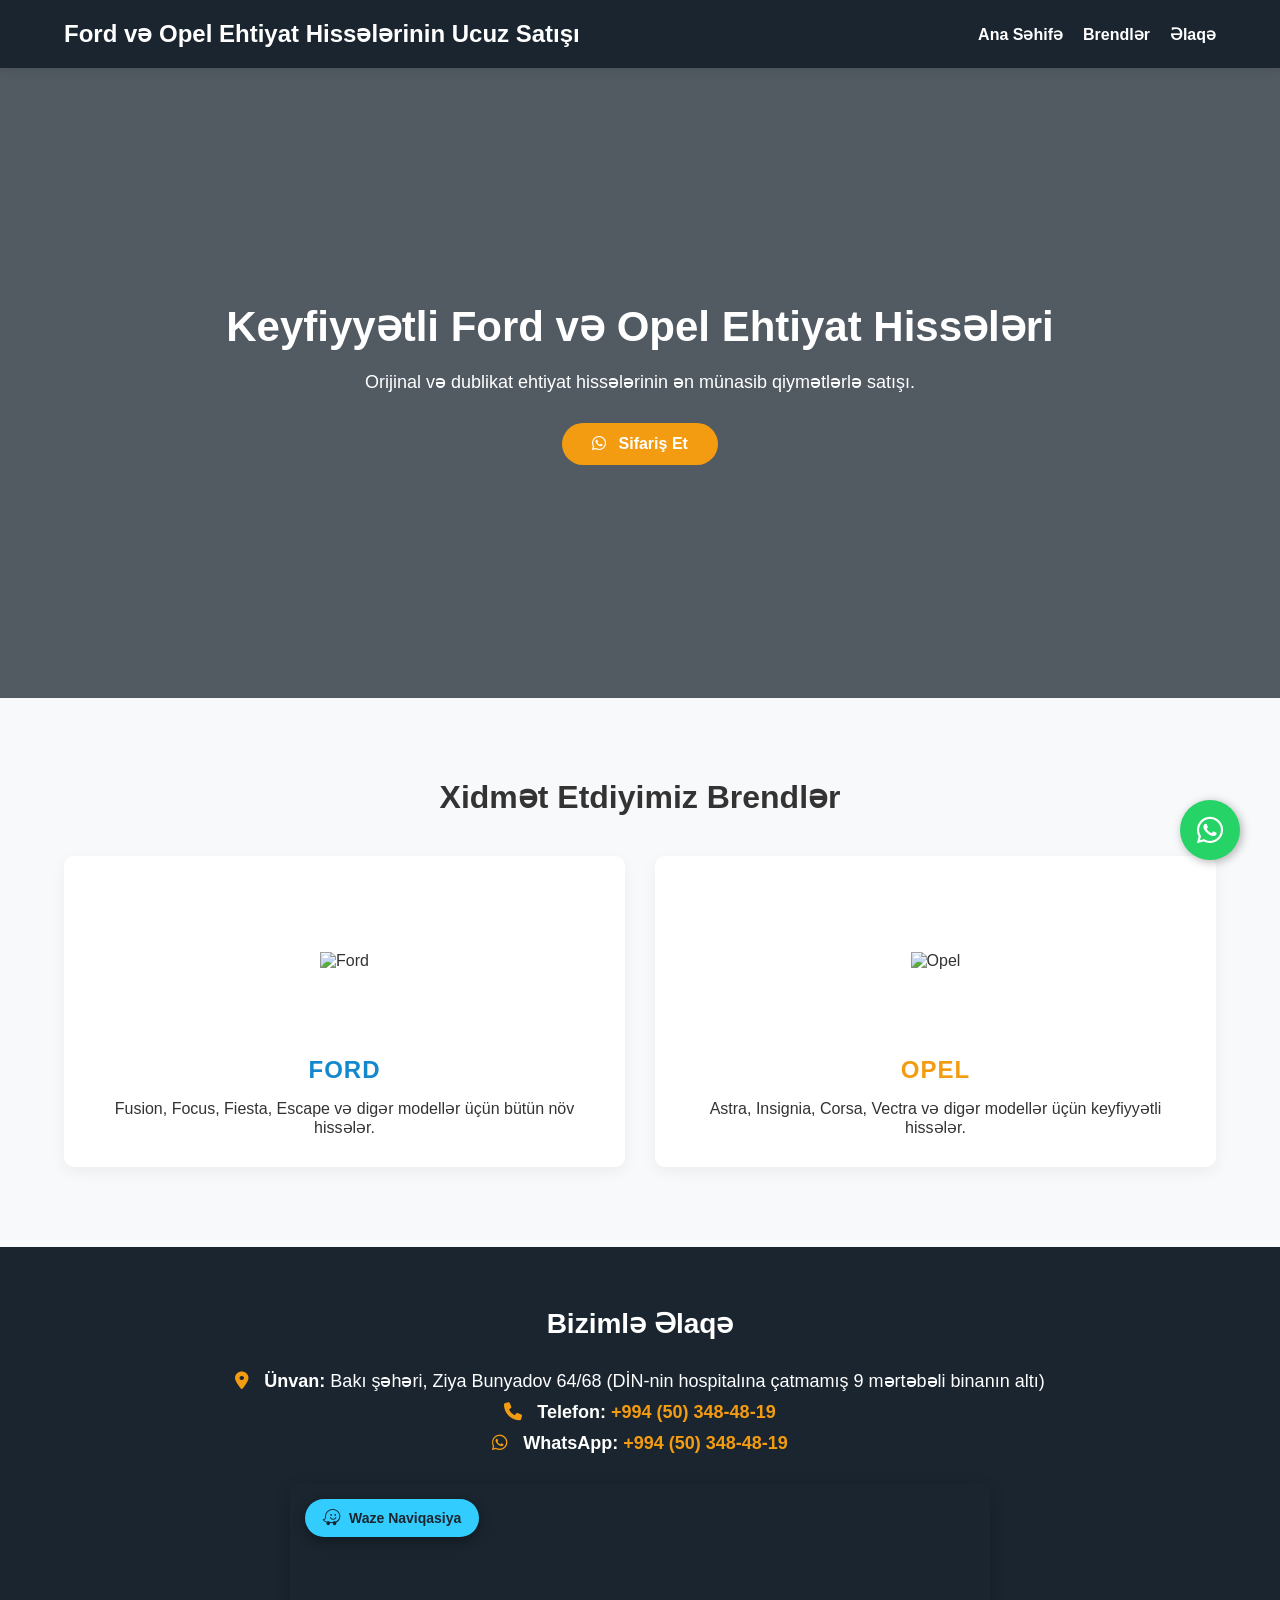
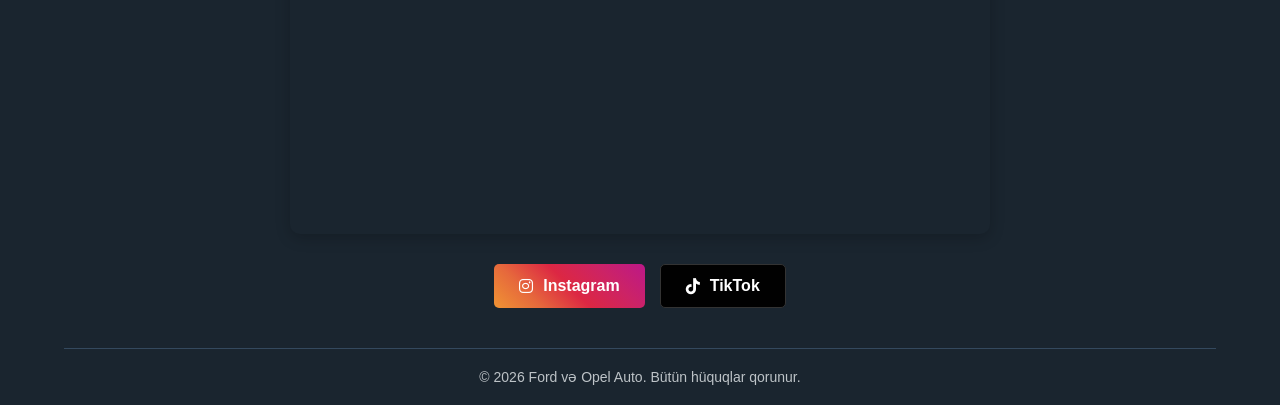
==== index.html @ c275bb83 "Add files via upload" ====
<!DOCTYPE html>
<html lang="az">
<head>
    <meta charset="UTF-8">
    <meta name="viewport" content="width=device-width, initial-scale=1.0">
    <title>Ford və Opel Ehtiyat Hissələri</title>
    <link rel="stylesheet" href="https://cdnjs.cloudflare.com/ajax/libs/font-awesome/6.4.0/css/all.min.css">
    <link rel="stylesheet" href="style.css">
</head>
<body>

    <header>
        <div class="container header-flex">
            <div class="logo">
                <h1>Ford və Opel Ehtiyat Hissələrinin Ucuz Satışı</h1>
            </div>
            <nav>
                <ul>
                    <li><a href="#home">Ana Səhifə</a></li>
                    <li><a href="#brands">Brendlər</a></li>
                    <li><a href="#contact">Əlaqə</a></li>
                </ul>
            </nav>
        </div>
    </header>

    <section id="home" class="hero">
        <div class="hero-content">
            <h2>Keyfiyyətli Ford və Opel Ehtiyat Hissələri</h2>
            <p>Orijinal və dublikat ehtiyat hissələrinin ən münasib qiymətlərlə satışı.</p>
            <a href="https://wa.me/994503484819?text=Salam,%20ehtiyat%20hissəsi%20sifariş%20etmək%20istəyirəm." target="_blank" class="btn">
                <i class="fa-brands fa-whatsapp"></i> Sifariş Et
            </a>
        </div>
    </section>

    <section id="brands" class="brands-section">
        <div class="container">
            <h2 class="section-title">Xidmət Etdiyimiz Brendlər</h2>
            <div class="brands-grid">
                
                <div class="brand-card ford-card">
                    <div class="brand-img-box">
                        <img src="foto/ford.png" alt="Ford" class="brand-img">
                    </div>
                    <h3>FORD</h3>
                    <p>Fusion, Focus, Fiesta, Escape və digər modellər üçün bütün növ hissələr.</p>
                </div>
                
                <div class="brand-card opel-card">
                    <div class="brand-img-box">
                        <img src="foto/opel.png" alt="Opel" class="brand-img">
                    </div>
                    <h3>OPEL</h3>
                    <p>Astra, Insignia, Corsa, Vectra və digər modellər üçün keyfiyyətli hissələr.</p>
                </div>

            </div>
        </div>
    </section>

    <footer id="contact">
        <div class="container footer-content">
            <h3>Bizimlə Əlaqə</h3>
            
            <div class="contact-info">
                <p><i class="fa-solid fa-location-dot"></i> <strong>Ünvan:</strong> Bakı şəhəri, Ziya Bunyadov 64/68 (DİN-nin hospitalına çatmamış 9 mərtəbəli binanın altı) </p>
                <p><i class="fa-solid fa-phone"></i> <strong>Telefon:</strong> <a href="tel:+994503484819">+994 (50) 348-48-19</a></p>
                <p><i class="fa-brands fa-whatsapp"></i> <strong>WhatsApp:</strong> <a href="https://wa.me/994503484819" target="_blank">+994 (50) 348-48-19</a></p>
            </div>

            <div class="map-box">
                <a href="https://ul.waze.com/ul?ll=40.41332124%2C49.84854984&navigate=yes&zoom=17&utm_campaign=default&utm_source=waze_website&utm_medium=lm_share_location" target="_blank" class="waze-btn">
                    <i class="fa-brands fa-waze"></i> Waze Naviqasiya
                </a>
                <iframe src="https://www.google.com/maps/embed?pb=!1m17!1m12!1m3!1d3037.79727964375!2d49.846183776010896!3d40.41334147144013!2m3!1f0!2f0!3f0!3m2!1i1024!2i768!4f13.1!3m2!1m1!2zNDDCsDI0JzQ4LjAiTiA0OcKwNTAnNTUuNSJF!5e0!3m2!1sen!2saz!4v1784125781836!5m2!1sen!2saz" width="600" height="450" style="border:0;" allowfullscreen="" loading="lazy" referrerpolicy="strict-origin-when-cross-origin"></iframe>
            </div>

            <div class="social-links">
                <a href="https://instagram.com/ford_opel_chevrolet_azerbaycan" target="_blank" class="social-btn instagram" aria-label="Instagram">
                    <i class="fa-brands fa-instagram"></i> Instagram
                </a>
                <a href="https://tiktok.com/@fordopelparts" target="_blank" class="social-btn tiktok" aria-label="TikTok">
                    <i class="fa-brands fa-tiktok"></i> TikTok
                </a>
            </div>

            <hr>
            <p class="copy">© 2026 Ford və Opel Auto. Bütün hüquqlar qorunur.</p>
        </div>
    </footer>

    <a href="https://wa.me/994503484819?text=Salam,%20ehtiyat%20hissəsi%20barədə%20sualım%20var." class="whatsapp-float" target="_blank" aria-label="WhatsApp ilə əlaqə">
        <i class="fa-brands fa-whatsapp my-float"></i>
    </a>

    <script src="script.js"></script>
</body>
</html>
---- style.css ----
/* Ümumi tənzimləmələr */
* {
    margin: 0;
    padding: 0;
    box-sizing: border-box;
    font-family: 'Segoe UI', Tahoma, Geneva, Verdana, sans-serif;
    scroll-behavior: smooth;
}

body {
    background-color: #f8f9fa;
    color: #333;
}

.container {
    width: 90%;
    max-width: 1200px;
    margin: 0 auto;
}

/* Header */
header {
    background-color: #1a252f;
    color: #fff;
    padding: 20px 0;
    position: sticky;
    top: 0;
    z-index: 1000;
    box-shadow: 0 2px 10px rgba(0,0,0,0.1);
}

.header-flex {
    display: flex;
    justify-content: space-between;
    align-items: center;
}

.logo h1 {
    font-size: 24px;
}

.logo span:first-child {
    color: #1488cc; /* Ford üçün göy tonu */
}

.logo span:last-child {
    color: #f39c12; /* Opel üçün sarı/narıncı tonu */
}

nav ul {
    display: flex;
    list-style: none;
}

nav ul li {
    margin-left: 20px;
}

nav ul li a {
    color: #fff;
    text-decoration: none;
    font-weight: 600;
    transition: color 0.3s;
}

nav ul li a:hover {
    color: #f39c12;
}

/* Hero Seksiyası */
.hero {
    background: linear-gradient(rgba(26, 37, 47, 0.75), rgba(26, 37, 47, 0.75)), 
                url('foto/arxafon.jpg') no-repeat center center/cover;
    height: 70vh;
    display: flex;
    justify-content: center;
    align-items: center;
    text-align: center;
    color: #fff;
    padding: 20px;
}

.hero-content h2 {
    font-size: 42px;
    margin-bottom: 20px;
}

.hero-content p {
    font-size: 18px;
    margin-bottom: 30px;
}

.btn {
    display: inline-block;
    background-color: #f39c12;
    color: #fff;
    padding: 12px 30px;
    text-decoration: none;
    font-weight: bold;
    border-radius: 25px;
    transition: background 0.3s, transform 0.2s;
}

.btn i {
    margin-right: 8px;
}

.btn:hover {
    background-color: #e67e22;
    transform: translateY(-2px);
}

/* Brendlər */
.brands-section {
    padding: 80px 0;
    text-align: center;
}

.section-title {
    font-size: 32px;
    margin-bottom: 40px;
    position: relative;
}

.brands-grid {
    display: grid;
    grid-template-columns: repeat(auto-fit, minmax(280px, 1fr));
    gap: 30px;
}

.brand-card {
    background: #fff;
    padding: 30px;
    border-radius: 10px;
    box-shadow: 0 5px 15px rgba(0,0,0,0.05);
    transition: transform 0.3s;
}

.brand-card:hover {
    transform: translateY(-5px);
}

/* Şəkillərin qutusu və nizamlanması */
.brand-img-box {
    width: 100%;
    height: 150px;
    display: flex;
    justify-content: center;
    align-items: center;
    margin-bottom: 20px;
    overflow: hidden;
}

.brand-img {
    max-width: 100%;
    max-height: 100%;
    object-fit: contain; /* Şəkillərin nisbətini qoruyaraq sığdırır */
}

.brand-card h3 {
    font-size: 24px;
    margin-bottom: 15px;
    letter-spacing: 1px;
}

.ford-card h3 {
    color: #1488cc;
}

.opel-card h3 {
    color: #f39c12;
}

/* Footer / Əlaqə */
footer {
    background-color: #1a252f;
    color: #fff;
    padding: 60px 0 20px 0;
    text-align: center;
}

.footer-content h3 {
    font-size: 28px;
    margin-bottom: 30px;
}

.contact-info {
    margin-bottom: 30px;
    font-size: 18px;
}

.contact-info p {
    margin: 10px 0;
}

.contact-info a {
    color: #f39c12;
    text-decoration: none;
    font-weight: bold;
    transition: color 0.3s;
}

.contact-info a:hover {
    color: #e67e22;
}

.contact-info i {
    margin-right: 10px;
    color: #f39c12;
}

/* Google Maps Xəritə Qutusu (Waze düyməsi üçün nisbi mövqedə) */
.map-box {
    position: relative; /* Düyməni daxildə sabit saxlamaq üçün mütləqdir */
    width: 100%;
    max-width: 700px;
    margin: 30px auto;
    border-radius: 10px;
    overflow: hidden;
    box-shadow: 0 4px 15px rgba(0, 0, 0, 0.2);
}

.map-box iframe {
    width: 100% !important;
    height: 350px;
    display: block;
    z-index: 1; /* Xəritə arxa planda qalsın */
}

/* Waze Düyməsinin Xəritə Üzərindəki Dizaynı */
.waze-btn {
    position: absolute; /* Xəritə üzərinə yerləşdirmək üçün */
    top: 15px;
    left: 15px;
    z-index: 10; /* Xəritədən daha üst qatda görsənməsi üçün */
    display: inline-flex;
    align-items: center;
    gap: 8px;
    background-color: #33ccff; /* Waze rəsmi mavi rəngi */
    color: #1a252f !important;
    padding: 10px 18px;
    border-radius: 20px;
    text-decoration: none;
    font-weight: bold;
    font-size: 14px;
    box-shadow: 0 4px 12px rgba(0, 0, 0, 0.35); /* Xəritə üzərində aydın seçilsin deyə tünd kölgə */
    transition: background-color 0.3s, transform 0.2s;
}

.waze-btn i {
    font-size: 18px;
    color: #1a252f;
}

.waze-btn:hover {
    background-color: #1caad9;
    transform: scale(1.05); /* Yüngülcə böyümə effekti */
    color: #fff !important;
}

.waze-btn:hover i {
    color: #fff;
}

/* Sosial Düymələr */
.social-links {
    display: flex;
    justify-content: center;
    gap: 15px;
    margin-bottom: 40px;
}

.social-btn {
    display: inline-flex;
    align-items: center;
    gap: 10px;
    padding: 12px 25px;
    border-radius: 5px;
    color: white;
    text-decoration: none;
    font-weight: bold;
    font-size: 16px;
    transition: opacity 0.3s, transform 0.2s;
}

.social-btn:hover {
    opacity: 0.9;
    transform: translateY(-2px);
}

.instagram {
    background: linear-gradient(45deg, #f09433 0%, #e6683c 25%, #dc2743 50%, #cc2366 75%, #bc1888 100%);
}

.tiktok {
    background-color: #010101;
    border: 1px solid #333;
}

hr {
    border: 0;
    height: 1px;
    background: #34495e;
    margin-bottom: 20px;
}

.copy {
    font-size: 14px;
    color: #bdc3c7;
}

/* Üzən WhatsApp Düyməsinin Dizaynı */
.whatsapp-float {
    position: fixed;
    width: 60px;
    height: 60px;
    bottom: 40px;
    right: 40px;
    background-color: #25d366;
    color: #FFF;
    border-radius: 50px;
    text-align: center;
    font-size: 30px;
    box-shadow: 2px 2px 10px rgba(0, 0, 0, 0.3);
    z-index: 100;
    display: flex;
    align-items: center;
    justify-content: center;
    transition: background-color 0.3s, transform 0.3s;
    text-decoration: none;
}

.whatsapp-float:hover {
    background-color: #128c7e;
    transform: scale(1.1);
}

/* Mobil tənzimləmə (Responsive - Yenilənmiş və Səliqəli) */
@media (max-width: 768px) {
    .header-flex {
        flex-direction: column;
        gap: 15px;
        text-align: center;
    }
    
    /* Loqo başlığının mobildə kəsilmədən səliqəli sığması üçün */
    .logo h1 {
        font-size: 20px;
        line-height: 1.3;
    }
    
    nav ul li {
        margin: 0 10px;
    }
    
    /* Hero daxilindəki uzun başlığın mobildə kiçilərək səliqəli görünməsi üçün */
    .hero-content h2 {
        font-size: 26px; /* 30px-dən 26px-ə salındı ki, kiçik ekranlara rahat sığsın */
        line-height: 1.3;
    }
    
    .hero-content p {
        font-size: 15px; /* Alt mətni də bir az optimallaşdırdıq */
        margin-bottom: 20px;
    }
    
    /* Mobil ekranda xəritə və düymə tənzimləmələri */
    .map-box iframe {
        height: 250px; /* Mobil ekranlarda çox yer tutmaması üçün hündürlük azaldıldı */
    }
    
    .waze-btn {
        top: 10px;
        left: 10px;
        padding: 8px 14px;
        font-size: 12px; /* Mobildə ekranı çox örtməsin deyə bir az kiçildi */
    }
    
    .social-links {
        flex-direction: column;
        align-items: center;
    }
    
    .social-btn {
        width: 200px;
        justify-content: center;
    }
    
    /* WhatsApp düyməsinin mobildə barmağı narahat etməyəcək ölçüsü */
    .whatsapp-float {
        width: 50px;
        height: 50px;
        bottom: 20px;
        right: 20px;
        font-size: 24px;
    }
}
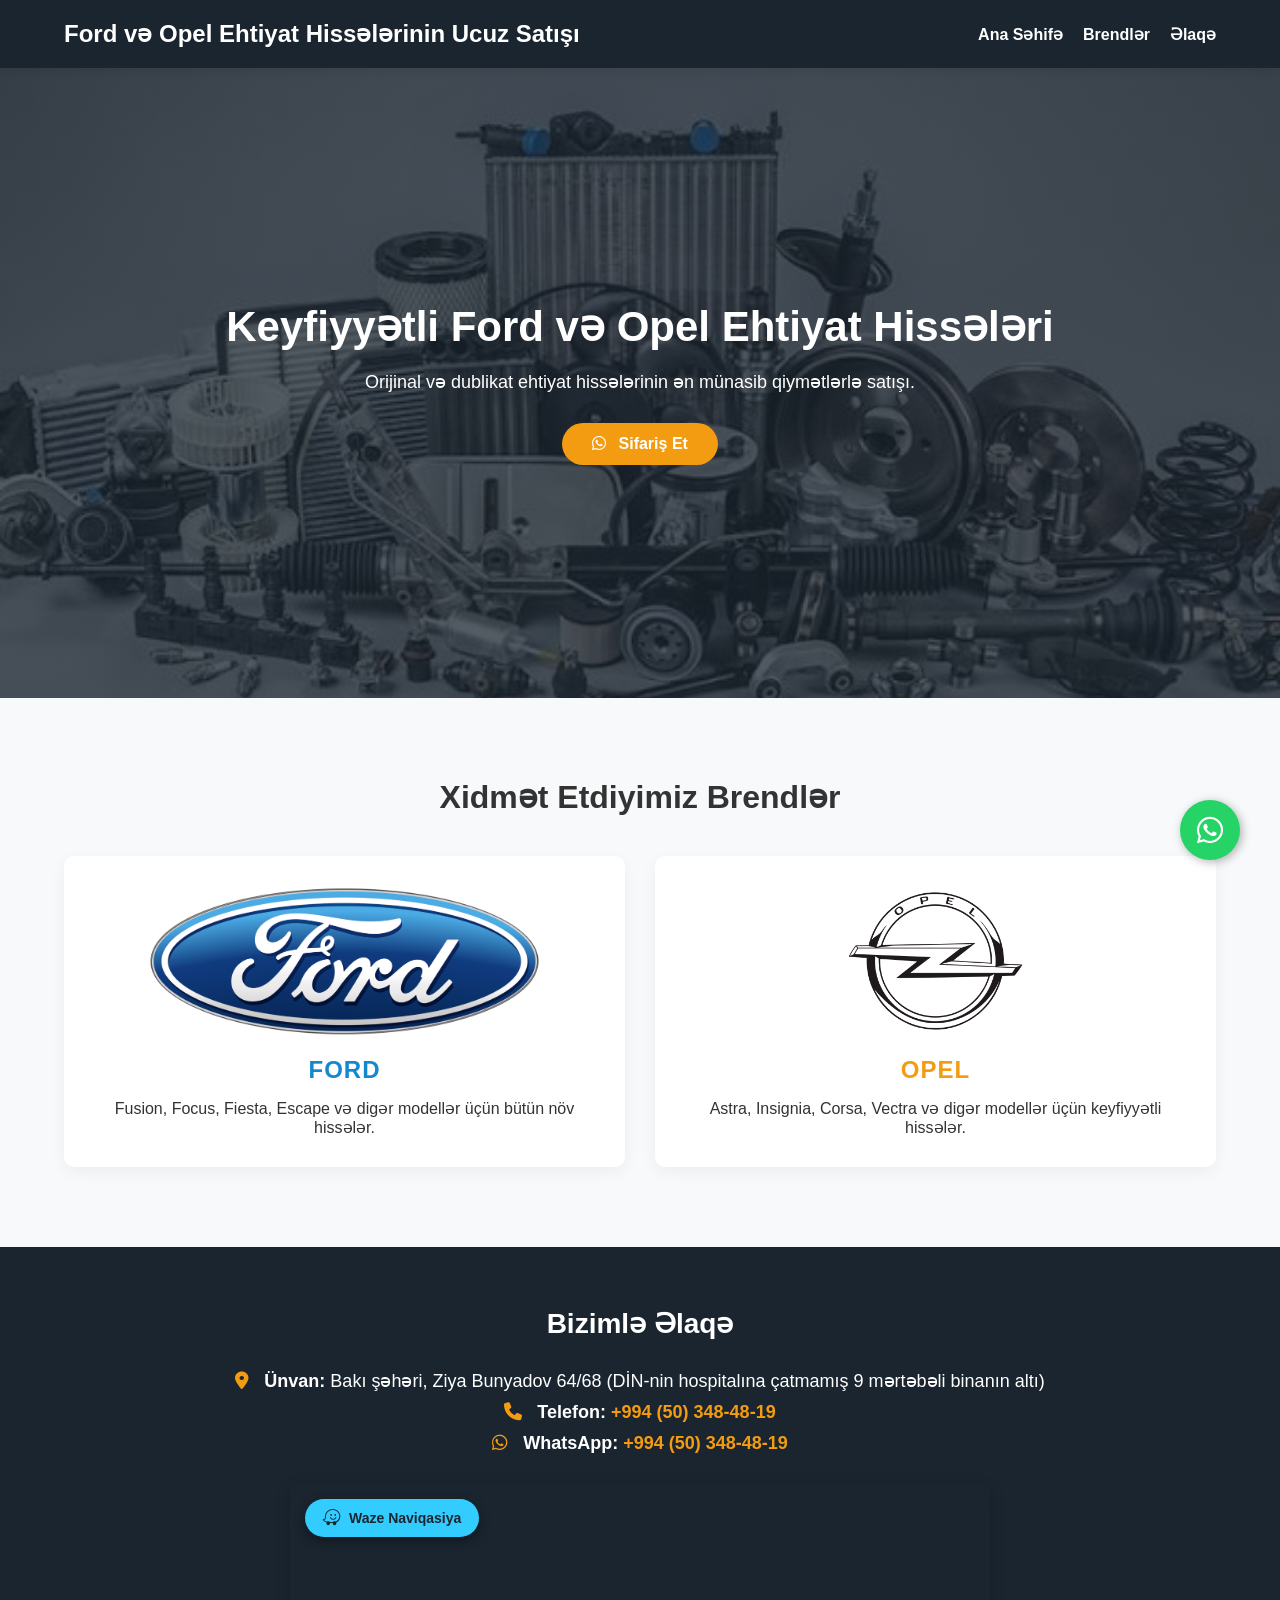
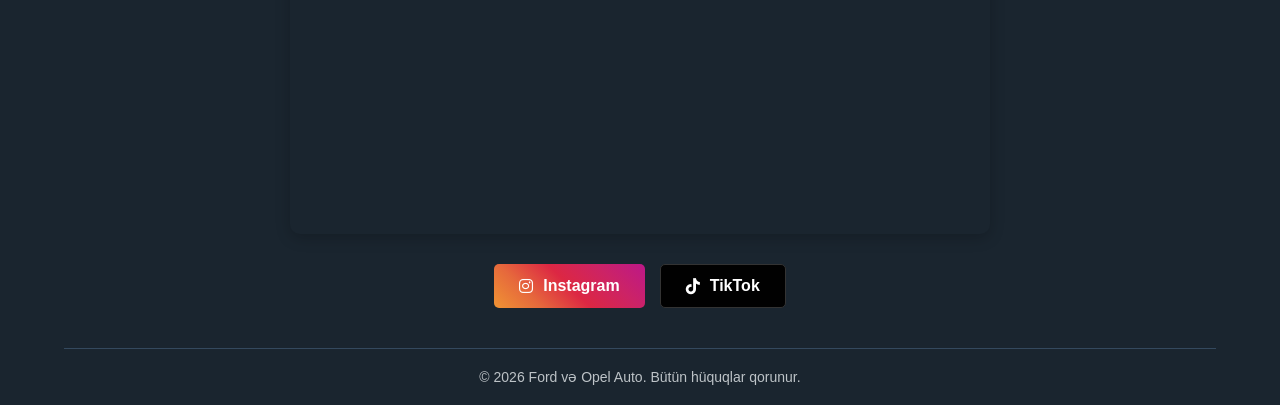
==== commit 0be954a0: "Update index.html" ====
--- a/index.html
+++ b/index.html
@@ -41,7 +41,7 @@
                 
                 <div class="brand-card ford-card">
                     <div class="brand-img-box">
-                        <img src="foto/ford.png" alt="Ford" class="brand-img">
+                        <img src="foto/Ford.png" alt="Ford" class="brand-img">
                     </div>
                     <h3>FORD</h3>
                     <p>Fusion, Focus, Fiesta, Escape və digər modellər üçün bütün növ hissələr.</p>
@@ -49,7 +49,7 @@
                 
                 <div class="brand-card opel-card">
                     <div class="brand-img-box">
-                        <img src="foto/opel.png" alt="Opel" class="brand-img">
+                        <img src="foto/Opel.png" alt="Opel" class="brand-img">
                     </div>
                     <h3>OPEL</h3>
                     <p>Astra, Insignia, Corsa, Vectra və digər modellər üçün keyfiyyətli hissələr.</p>
@@ -96,4 +96,4 @@
 
     <script src="script.js"></script>
 </body>
-</html>+</html>
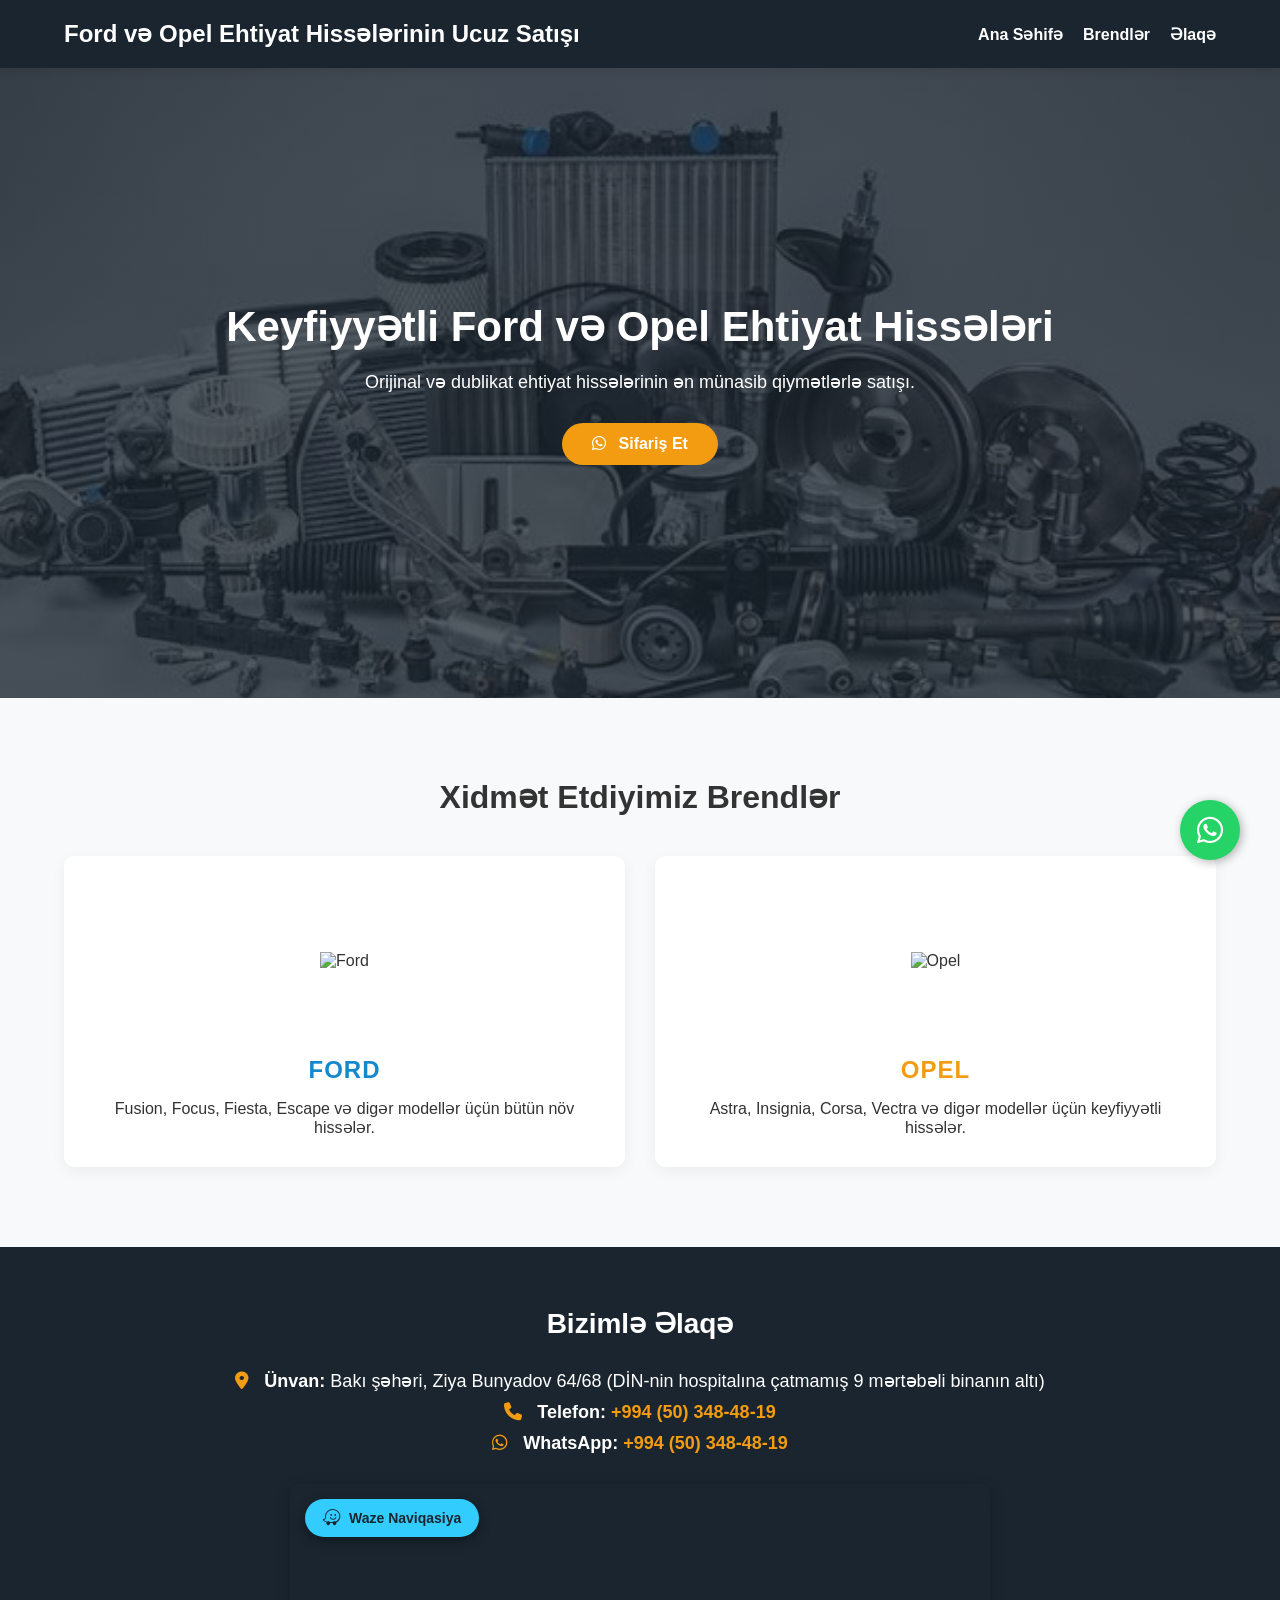
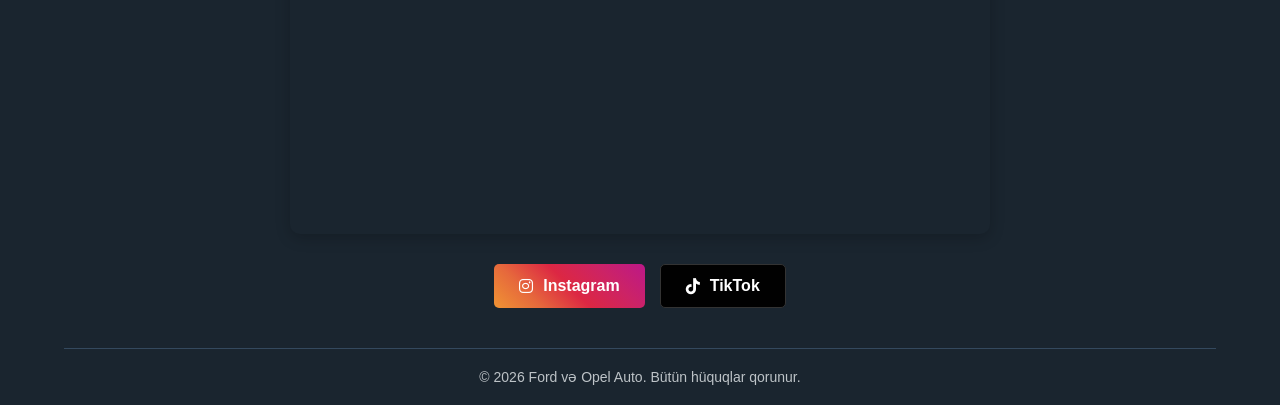
==== commit 68e05886: "Update index.html" ====
--- a/index.html
+++ b/index.html
@@ -4,11 +4,12 @@
     <meta charset="UTF-8">
     <meta name="viewport" content="width=device-width, initial-scale=1.0">
     <title>Ford və Opel Ehtiyat Hissələri</title>
+    <link rel="icon" type="image/jpeg" href="foto/favicon.jpeg">
     <link rel="stylesheet" href="https://cdnjs.cloudflare.com/ajax/libs/font-awesome/6.4.0/css/all.min.css">
     <link rel="stylesheet" href="style.css">
 </head>
 <body>
-
+<body>
     <header>
         <div class="container header-flex">
             <div class="logo">
@@ -41,7 +42,7 @@
                 
                 <div class="brand-card ford-card">
                     <div class="brand-img-box">
-                        <img src="foto/Ford.png" alt="Ford" class="brand-img">
+                        <img src="foto/ford.png" alt="Ford" class="brand-img">
                     </div>
                     <h3>FORD</h3>
                     <p>Fusion, Focus, Fiesta, Escape və digər modellər üçün bütün növ hissələr.</p>
@@ -49,7 +50,7 @@
                 
                 <div class="brand-card opel-card">
                     <div class="brand-img-box">
-                        <img src="foto/Opel.png" alt="Opel" class="brand-img">
+                        <img src="foto/opel.png" alt="Opel" class="brand-img">
                     </div>
                     <h3>OPEL</h3>
                     <p>Astra, Insignia, Corsa, Vectra və digər modellər üçün keyfiyyətli hissələr.</p>
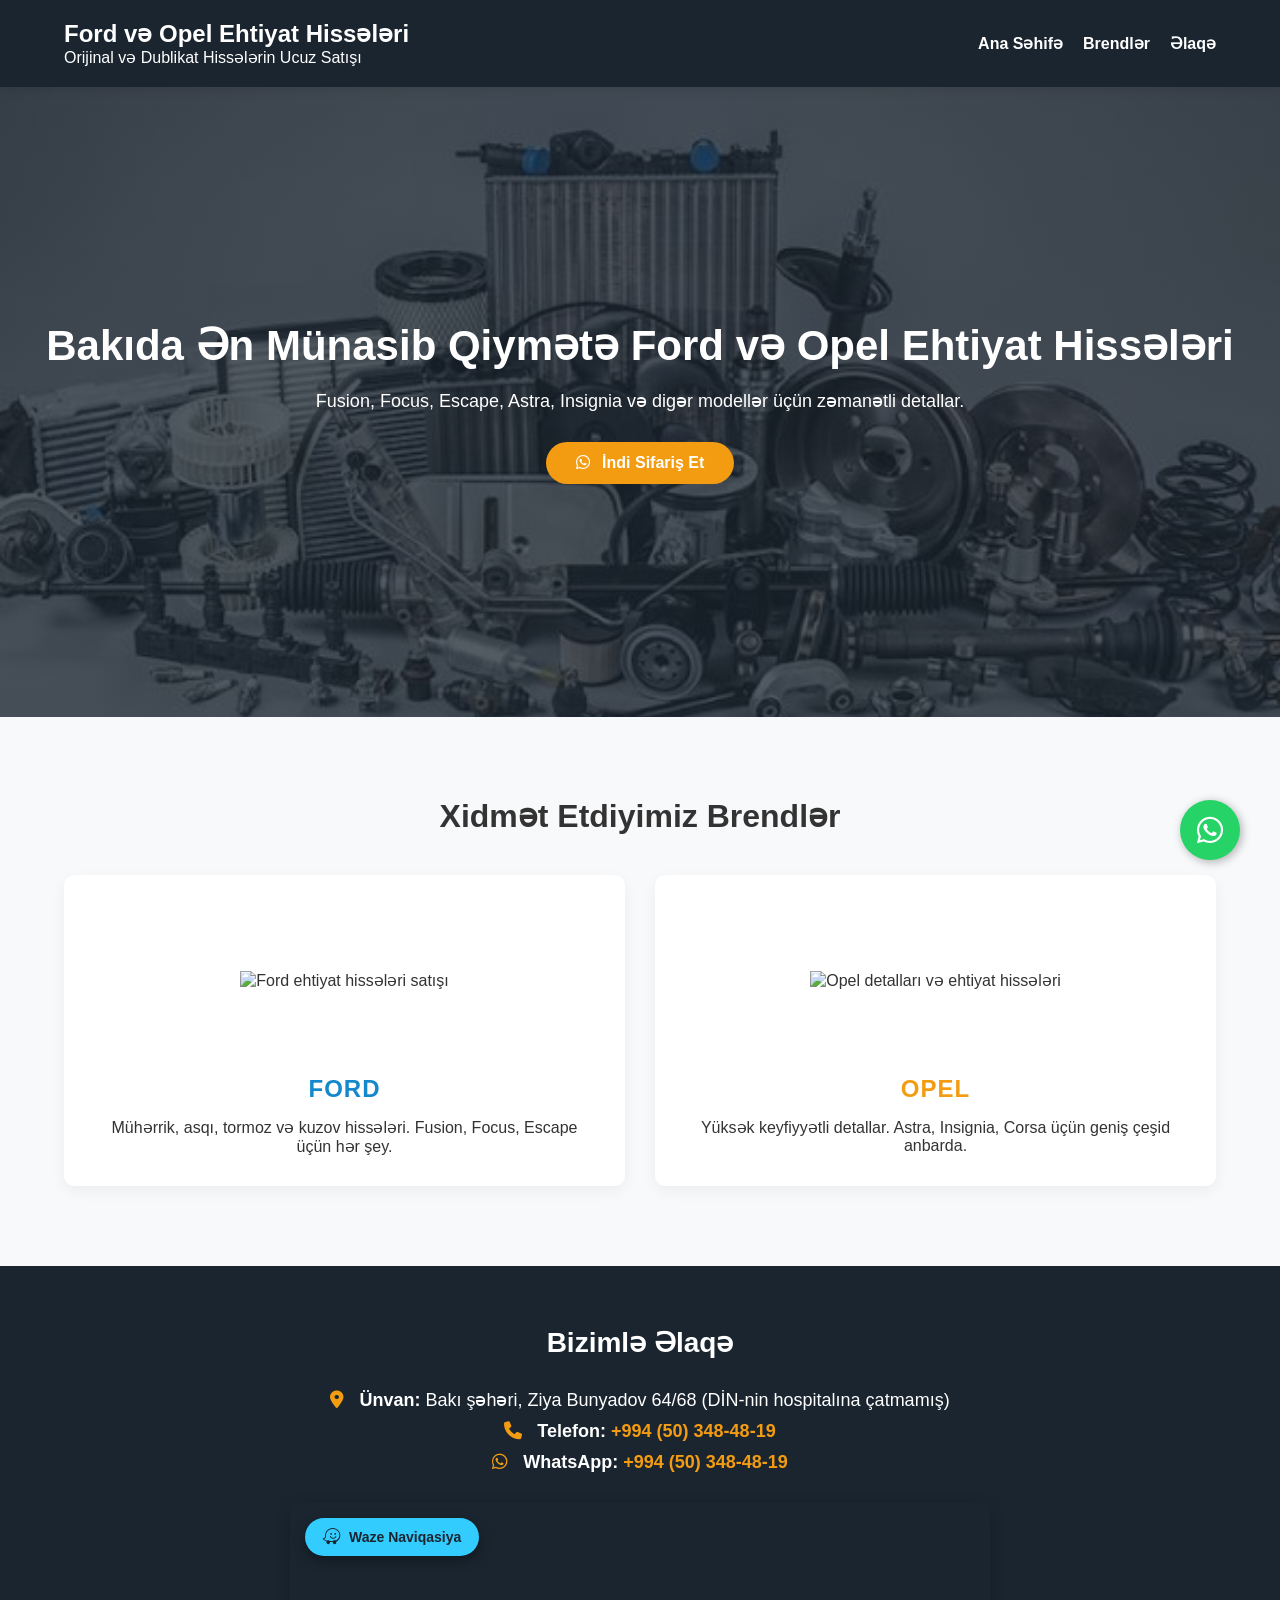
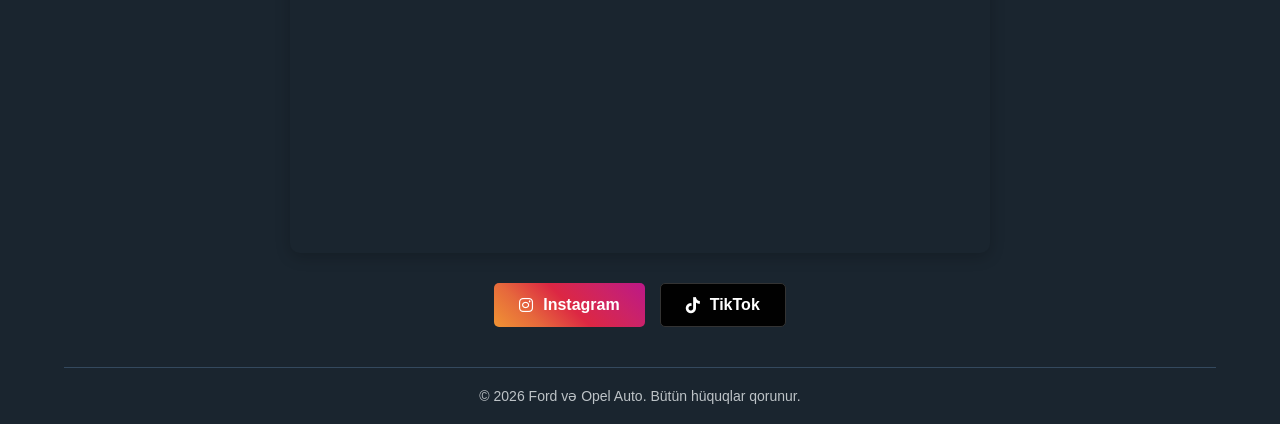
==== commit 5cbc663f: "Update index.html" ====
--- a/index.html
+++ b/index.html
@@ -3,17 +3,30 @@
 <head>
     <meta charset="UTF-8">
     <meta name="viewport" content="width=device-width, initial-scale=1.0">
-    <title>Ford və Opel Ehtiyat Hissələri</title>
+    
+    <!-- CRITICAL SEO: Axtarış motorları üçün əsas başlıq (50-60 simvol) -->
+    <title>Ford və Opel Ehtiyat Hissələri — Ucuz Satış, Bakı</title>
+    
+    <!-- CRITICAL SEO: Saytın qısa təsviri (Google axtarışında görünən mətn) -->
+    <meta name="description" content="Bakıda ən ucuz qiymətə orijinal və dublikat Ford və Opel ehtiyat hissələrinin satışı. VIN kodla dəqiq seçim, sürətli çatdırılma. Sifariş üçün klikləyin.">
+    
+    <!-- SEO: Açar sözlər (Google artıq çox önəm vermir, amma yazmaq zərərli deyil) -->
+    <meta name="keywords" content="ford ehtiyat hissələri, opel ehtiyat hissələri, ucuz avto hissələr bakı, ford fusion hissələri, opel astra detalları, vin kodla ehtiyat hissəsi, ehtiyat hisseleri satisi">
+
+    <!-- Favicon loqonuzun yolu -->
     <link rel="icon" type="image/jpeg" href="foto/favicon.jpeg">
+    
+    <!-- Kənar kitabxanalar -->
     <link rel="stylesheet" href="https://cdnjs.cloudflare.com/ajax/libs/font-awesome/6.4.0/css/all.min.css">
     <link rel="stylesheet" href="style.css">
 </head>
 <body>
-<body>
     <header>
         <div class="container header-flex">
             <div class="logo">
-                <h1>Ford və Opel Ehtiyat Hissələrinin Ucuz Satışı</h1>
+                <!-- SEO & VISUAL: H1 teqi SEO üçün optimallaşdırılıb, lakin CSS ilə sizin istədiyiniz kimi dizayn edilib -->
+                <h1>Ford və Opel Ehtiyat Hissələri</h1>
+                <p>Orijinal və Dublikat Hissələrin Ucuz Satışı</p>
             </div>
             <nav>
                 <ul>
@@ -27,10 +40,11 @@
 
     <section id="home" class="hero">
         <div class="hero-content">
-            <h2>Keyfiyyətli Ford və Opel Ehtiyat Hissələri</h2>
-            <p>Orijinal və dublikat ehtiyat hissələrinin ən münasib qiymətlərlə satışı.</p>
+            <!-- SEO: H2 teqi SEO üçün açar sözlərlə zəngindir -->
+            <h2>Bakıda Ən Münasib Qiymətə Ford və Opel Ehtiyat Hissələri</h2>
+            <p>Fusion, Focus, Escape, Astra, Insignia və digər modellər üçün zəmanətli detallar.</p>
             <a href="https://wa.me/994503484819?text=Salam,%20ehtiyat%20hissəsi%20sifariş%20etmək%20istəyirəm." target="_blank" class="btn">
-                <i class="fa-brands fa-whatsapp"></i> Sifariş Et
+                <i class="fa-brands fa-whatsapp"></i> İndi Sifariş Et
             </a>
         </div>
     </section>
@@ -40,20 +54,22 @@
             <h2 class="section-title">Xidmət Etdiyimiz Brendlər</h2>
             <div class="brands-grid">
                 
+                <!-- Ford Kartı -->
                 <div class="brand-card ford-card">
                     <div class="brand-img-box">
-                        <img src="foto/ford.png" alt="Ford" class="brand-img">
+                        <img src="foto/ford.png" alt="Ford ehtiyat hissələri satışı" class="brand-img">
                     </div>
                     <h3>FORD</h3>
-                    <p>Fusion, Focus, Fiesta, Escape və digər modellər üçün bütün növ hissələr.</p>
+                    <p>Mühərrik, asqı, tormoz və kuzov hissələri. Fusion, Focus, Escape üçün hər şey.</p>
                 </div>
                 
+                <!-- Opel Kartı -->
                 <div class="brand-card opel-card">
                     <div class="brand-img-box">
-                        <img src="foto/opel.png" alt="Opel" class="brand-img">
+                        <img src="foto/opel.png" alt="Opel detalları və ehtiyat hissələri" class="brand-img">
                     </div>
                     <h3>OPEL</h3>
-                    <p>Astra, Insignia, Corsa, Vectra və digər modellər üçün keyfiyyətli hissələr.</p>
+                    <p>Yüksək keyfiyyətli detallar. Astra, Insignia, Corsa üçün geniş çeşid anbarda.</p>
                 </div>
 
             </div>
@@ -65,7 +81,7 @@
             <h3>Bizimlə Əlaqə</h3>
             
             <div class="contact-info">
-                <p><i class="fa-solid fa-location-dot"></i> <strong>Ünvan:</strong> Bakı şəhəri, Ziya Bunyadov 64/68 (DİN-nin hospitalına çatmamış 9 mərtəbəli binanın altı) </p>
+                <p><i class="fa-solid fa-location-dot"></i> <strong>Ünvan:</strong> Bakı şəhəri, Ziya Bunyadov 64/68 (DİN-nin hospitalına çatmamış) </p>
                 <p><i class="fa-solid fa-phone"></i> <strong>Telefon:</strong> <a href="tel:+994503484819">+994 (50) 348-48-19</a></p>
                 <p><i class="fa-brands fa-whatsapp"></i> <strong>WhatsApp:</strong> <a href="https://wa.me/994503484819" target="_blank">+994 (50) 348-48-19</a></p>
             </div>
@@ -74,14 +90,15 @@
                 <a href="https://ul.waze.com/ul?ll=40.41332124%2C49.84854984&navigate=yes&zoom=17&utm_campaign=default&utm_source=waze_website&utm_medium=lm_share_location" target="_blank" class="waze-btn">
                     <i class="fa-brands fa-waze"></i> Waze Naviqasiya
                 </a>
-                <iframe src="https://www.google.com/maps/embed?pb=!1m17!1m12!1m3!1d3037.79727964375!2d49.846183776010896!3d40.41334147144013!2m3!1f0!2f0!3f0!3m2!1i1024!2i768!4f13.1!3m2!1m1!2zNDDCsDI0JzQ4LjAiTiA0OcKwNTAnNTUuNSJF!5e0!3m2!1sen!2saz!4v1784125781836!5m2!1sen!2saz" width="600" height="450" style="border:0;" allowfullscreen="" loading="lazy" referrerpolicy="strict-origin-when-cross-origin"></iframe>
+                <!-- Xəritə iframe-i SEO üçün zərərsizdir, amma Title əlavə etdik -->
+                <iframe title="Ford və Opel Ehtiyat Hissələri Mağazasının Xəritəsi" src="https://www.google.com/maps/embed?pb=!1m17!1m12!1m3!1d3037.79727964375!2d49.846183776010896!3d40.41334147144013!2m3!1f0!2f0!3f0!3m2!1i1024!2i768!4f13.1!3m2!1m1!2zNDDCsDI0JzQ4LjAiTiA0OcKwNTAnNTUuNSJF!5e0!3m2!1sen!2saz!4v1784125781836!5m2!1sen!2saz" width="600" height="450" style="border:0;" allowfullscreen="" loading="lazy" referrerpolicy="strict-origin-when-cross-origin"></iframe>
             </div>
 
             <div class="social-links">
-                <a href="https://instagram.com/ford_opel_chevrolet_azerbaycan" target="_blank" class="social-btn instagram" aria-label="Instagram">
+                <a href="https://instagram.com/ford_opel_chevrolet_azerbaycan" target="_blank" class="social-btn instagram" aria-label="Instagram səhifəmiz">
                     <i class="fa-brands fa-instagram"></i> Instagram
                 </a>
-                <a href="https://tiktok.com/@fordopelparts" target="_blank" class="social-btn tiktok" aria-label="TikTok">
+                <a href="https://tiktok.com/@fordopelparts" target="_blank" class="social-btn tiktok" aria-label="TikTok səhifəmiz">
                     <i class="fa-brands fa-tiktok"></i> TikTok
                 </a>
             </div>
@@ -91,6 +108,7 @@
         </div>
     </footer>
 
+    <!-- Üzən WhatsApp Düyməsi -->
     <a href="https://wa.me/994503484819?text=Salam,%20ehtiyat%20hissəsi%20barədə%20sualım%20var." class="whatsapp-float" target="_blank" aria-label="WhatsApp ilə əlaqə">
         <i class="fa-brands fa-whatsapp my-float"></i>
     </a>
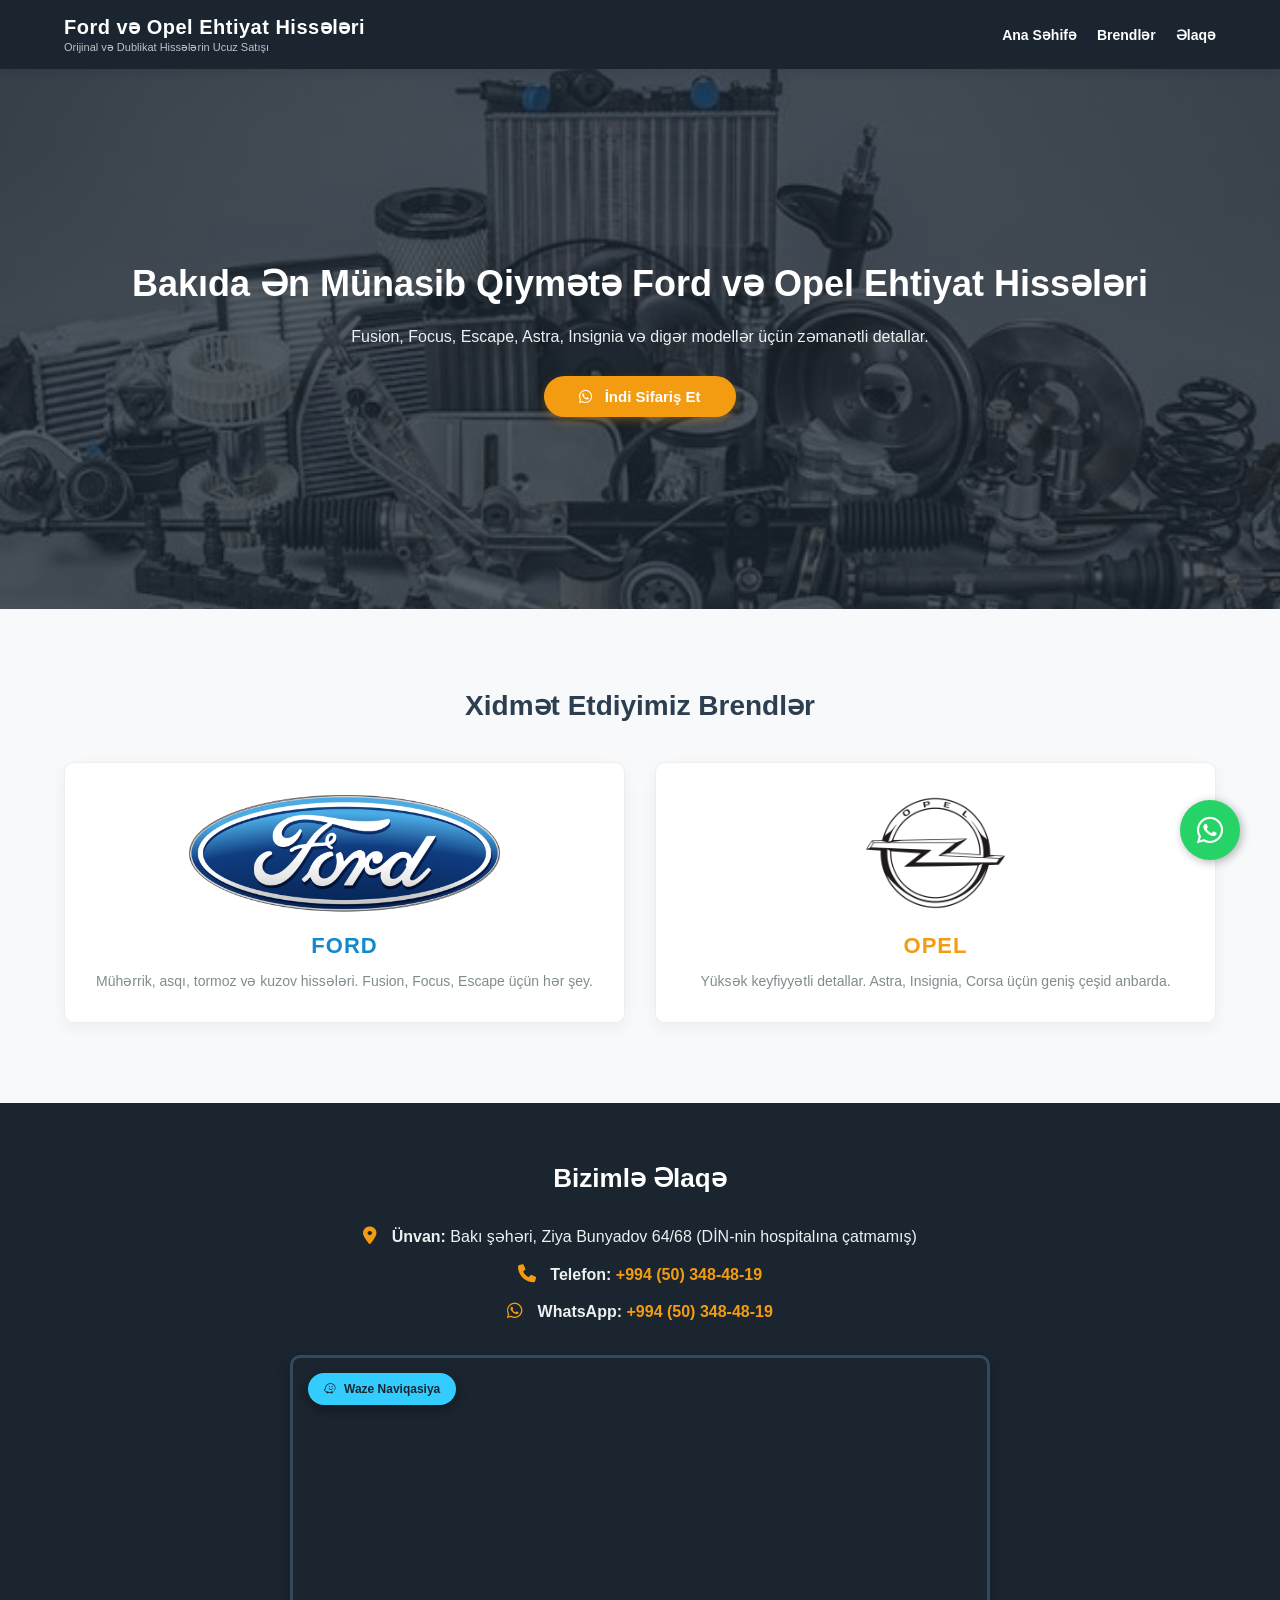
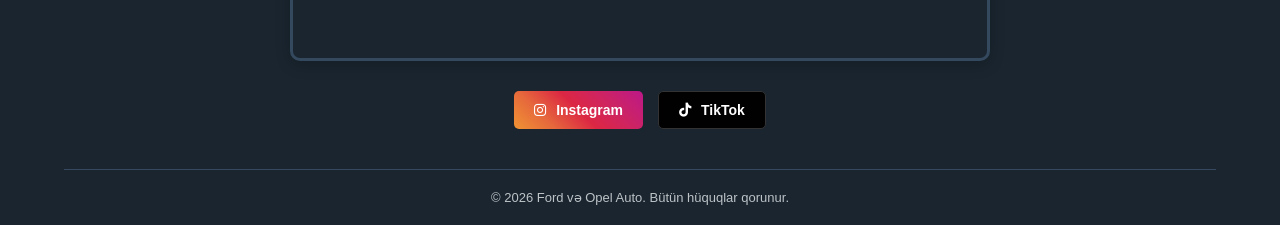
==== commit e0d6430c: "Update index.html" ====
--- a/index.html
+++ b/index.html
@@ -57,7 +57,7 @@
                 <!-- Ford Kartı -->
                 <div class="brand-card ford-card">
                     <div class="brand-img-box">
-                        <img src="foto/ford.png" alt="Ford ehtiyat hissələri satışı" class="brand-img">
+                        <img src="foto/Ford.png" alt="Ford ehtiyat hissələri satışı" class="brand-img">
                     </div>
                     <h3>FORD</h3>
                     <p>Mühərrik, asqı, tormoz və kuzov hissələri. Fusion, Focus, Escape üçün hər şey.</p>
@@ -66,7 +66,7 @@
                 <!-- Opel Kartı -->
                 <div class="brand-card opel-card">
                     <div class="brand-img-box">
-                        <img src="foto/opel.png" alt="Opel detalları və ehtiyat hissələri" class="brand-img">
+                        <img src="foto/Opel.png" alt="Opel detalları və ehtiyat hissələri" class="brand-img">
                     </div>
                     <h3>OPEL</h3>
                     <p>Yüksək keyfiyyətli detallar. Astra, Insignia, Corsa üçün geniş çeşid anbarda.</p>
--- a/style.css
+++ b/style.css
@@ -6,12 +6,10 @@
     font-family: 'Segoe UI', Tahoma, Geneva, Verdana, sans-serif;
     scroll-behavior: smooth;
 }
-
 body {
     background-color: #f8f9fa;
     color: #333;
 }
-
 .container {
     width: 90%;
     max-width: 1200px;
@@ -22,56 +20,55 @@
 header {
     background-color: #1a252f;
     color: #fff;
-    padding: 20px 0;
+    padding: 15px 0;
     position: sticky;
     top: 0;
     z-index: 1000;
     box-shadow: 0 2px 10px rgba(0,0,0,0.1);
 }
-
 .header-flex {
     display: flex;
     justify-content: space-between;
     align-items: center;
 }
-
+.logo {
+    text-align: left;
+}
+/* SEO Optimallı H1 teqinin ağ və səliqəli dizaynı */
 .logo h1 {
-    font-size: 24px;
-}
-
-.logo span:first-child {
-    color: #1488cc; /* Ford üçün göy tonu */
-}
-
-.logo span:last-child {
-    color: #f39c12; /* Opel üçün sarı/narıncı tonu */
-}
-
+    font-size: 20px;
+    font-weight: 700;
+    color: #fff; /* Tam ağ rəng */
+    letter-spacing: 0.5px;
+    line-height: 1.2;
+}
+.logo p {
+    font-size: 11px;
+    color: #bdc3c7; /* Solğun ağ/boz rəng */
+    margin-top: 2px;
+}
 nav ul {
     display: flex;
     list-style: none;
 }
-
 nav ul li {
     margin-left: 20px;
 }
-
 nav ul li a {
     color: #fff;
     text-decoration: none;
     font-weight: 600;
+    font-size: 14px;
     transition: color 0.3s;
 }
-
 nav ul li a:hover {
     color: #f39c12;
 }
 
 /* Hero Seksiyası */
 .hero {
-    background: linear-gradient(rgba(26, 37, 47, 0.75), rgba(26, 37, 47, 0.75)), 
-                url('foto/arxafon.jpg') no-repeat center center/cover;
-    height: 70vh;
+    background: linear-gradient(rgba(26, 37, 47, 0.75), rgba(26, 37, 47, 0.75)), url('foto/arxafon.jpg') no-repeat center center/cover;
+    height: 60vh;
     display: flex;
     justify-content: center;
     align-items: center;
@@ -79,32 +76,31 @@
     color: #fff;
     padding: 20px;
 }
-
 .hero-content h2 {
-    font-size: 42px;
+    font-size: 36px;
     margin-bottom: 20px;
-}
-
+    line-height: 1.3;
+}
 .hero-content p {
-    font-size: 18px;
+    font-size: 16px;
     margin-bottom: 30px;
-}
-
+    color: #ecf0f1;
+}
 .btn {
     display: inline-block;
     background-color: #f39c12;
     color: #fff;
-    padding: 12px 30px;
+    padding: 12px 35px;
     text-decoration: none;
     font-weight: bold;
     border-radius: 25px;
+    font-size: 15px;
     transition: background 0.3s, transform 0.2s;
-}
-
+    box-shadow: 0 4px 10px rgba(243, 156, 18, 0.3);
+}
 .btn i {
     margin-right: 8px;
 }
-
 .btn:hover {
     background-color: #e67e22;
     transform: translateY(-2px);
@@ -115,60 +111,57 @@
     padding: 80px 0;
     text-align: center;
 }
-
 .section-title {
-    font-size: 32px;
+    font-size: 28px;
     margin-bottom: 40px;
-    position: relative;
-}
-
+    color: #2c3e50;
+}
 .brands-grid {
     display: grid;
     grid-template-columns: repeat(auto-fit, minmax(280px, 1fr));
     gap: 30px;
 }
-
 .brand-card {
     background: #fff;
     padding: 30px;
     border-radius: 10px;
     box-shadow: 0 5px 15px rgba(0,0,0,0.05);
     transition: transform 0.3s;
-}
-
+    border: 1px solid #eee;
+}
 .brand-card:hover {
     transform: translateY(-5px);
-}
-
-/* Şəkillərin qutusu və nizamlanması */
+    box-shadow: 0 8px 25px rgba(0,0,0,0.1);
+}
 .brand-img-box {
     width: 100%;
-    height: 150px;
+    height: 120px;
     display: flex;
     justify-content: center;
     align-items: center;
     margin-bottom: 20px;
     overflow: hidden;
 }
-
 .brand-img {
     max-width: 100%;
     max-height: 100%;
-    object-fit: contain; /* Şəkillərin nisbətini qoruyaraq sığdırır */
-}
-
+    object-fit: contain;
+}
 .brand-card h3 {
-    font-size: 24px;
-    margin-bottom: 15px;
+    font-size: 22px;
+    margin-bottom: 12px;
     letter-spacing: 1px;
 }
-
 .ford-card h3 {
     color: #1488cc;
 }
-
 .opel-card h3 {
     color: #f39c12;
+}
+.brand-card p {
+    font-size: 14px;
+    color: #7f8c8d;
+    line-height: 1.5;
 }
 
 /* Footer / Əlaqə */
@@ -178,138 +171,110 @@
     padding: 60px 0 20px 0;
     text-align: center;
 }
-
 .footer-content h3 {
-    font-size: 28px;
+    font-size: 26px;
     margin-bottom: 30px;
 }
-
 .contact-info {
     margin-bottom: 30px;
-    font-size: 18px;
-}
-
+    font-size: 16px;
+    color: #ecf0f1;
+}
 .contact-info p {
-    margin: 10px 0;
-}
-
+    margin: 12px 0;
+    line-height: 1.6;
+}
 .contact-info a {
     color: #f39c12;
     text-decoration: none;
     font-weight: bold;
     transition: color 0.3s;
 }
-
 .contact-info a:hover {
     color: #e67e22;
 }
-
 .contact-info i {
     margin-right: 10px;
     color: #f39c12;
-}
-
-/* Google Maps Xəritə Qutusu (Waze düyməsi üçün nisbi mövqedə) */
+    font-size: 18px;
+}
 .map-box {
-    position: relative; /* Düyməni daxildə sabit saxlamaq üçün mütləqdir */
+    position: relative;
     width: 100%;
     max-width: 700px;
     margin: 30px auto;
     border-radius: 10px;
     overflow: hidden;
     box-shadow: 0 4px 15px rgba(0, 0, 0, 0.2);
-}
-
+    border: 3px solid #34495e;
+}
 .map-box iframe {
     width: 100% !important;
-    height: 350px;
+    height: 300px;
     display: block;
-    z-index: 1; /* Xəritə arxa planda qalsın */
-}
-
-/* Waze Düyməsinin Xəritə Üzərindəki Dizaynı */
+    z-index: 1;
+}
 .waze-btn {
-    position: absolute; /* Xəritə üzərinə yerləşdirmək üçün */
+    position: absolute;
     top: 15px;
     left: 15px;
-    z-index: 10; /* Xəritədən daha üst qatda görsənməsi üçün */
+    z-index: 10;
     display: inline-flex;
     align-items: center;
     gap: 8px;
-    background-color: #33ccff; /* Waze rəsmi mavi rəngi */
+    background-color: #33ccff;
     color: #1a252f !important;
-    padding: 10px 18px;
+    padding: 9px 16px;
     border-radius: 20px;
     text-decoration: none;
     font-weight: bold;
-    font-size: 14px;
-    box-shadow: 0 4px 12px rgba(0, 0, 0, 0.35); /* Xəritə üzərində aydın seçilsin deyə tünd kölgə */
+    font-size: 12px;
+    box-shadow: 0 4px 12px rgba(0, 0, 0, 0.35);
     transition: background-color 0.3s, transform 0.2s;
 }
-
-.waze-btn i {
-    font-size: 18px;
-    color: #1a252f;
-}
-
 .waze-btn:hover {
     background-color: #1caad9;
-    transform: scale(1.05); /* Yüngülcə böyümə effekti */
-    color: #fff !important;
-}
-
-.waze-btn:hover i {
-    color: #fff;
-}
-
-/* Sosial Düymələr */
+    transform: scale(1.03);
+}
 .social-links {
     display: flex;
     justify-content: center;
     gap: 15px;
     margin-bottom: 40px;
 }
-
 .social-btn {
     display: inline-flex;
     align-items: center;
     gap: 10px;
-    padding: 12px 25px;
+    padding: 10px 20px;
     border-radius: 5px;
     color: white;
     text-decoration: none;
     font-weight: bold;
-    font-size: 16px;
+    font-size: 14px;
     transition: opacity 0.3s, transform 0.2s;
 }
-
 .social-btn:hover {
     opacity: 0.9;
     transform: translateY(-2px);
 }
-
 .instagram {
     background: linear-gradient(45deg, #f09433 0%, #e6683c 25%, #dc2743 50%, #cc2366 75%, #bc1888 100%);
 }
-
 .tiktok {
     background-color: #010101;
     border: 1px solid #333;
 }
-
 hr {
     border: 0;
     height: 1px;
     background: #34495e;
     margin-bottom: 20px;
 }
-
 .copy {
-    font-size: 14px;
+    font-size: 13px;
     color: #bdc3c7;
 }
-
-/* Üzən WhatsApp Düyməsinin Dizaynı */
 .whatsapp-float {
     position: fixed;
     width: 60px;
@@ -329,64 +294,77 @@
     transition: background-color 0.3s, transform 0.3s;
     text-decoration: none;
 }
-
 .whatsapp-float:hover {
     background-color: #128c7e;
     transform: scale(1.1);
 }
 
-/* Mobil tənzimləmə (Responsive - Yenilənmiş və Səliqəli) */
+/* 📱 Mobil Responsive Tənzimləmə */
 @media (max-width: 768px) {
+    header {
+        padding: 10px 0;
+    }
     .header-flex {
-        flex-direction: column;
-        gap: 15px;
+        flex-direction: column; /* Alt-alta yox, yan-yana düzülsün */
+        gap: 10px;
         text-align: center;
     }
+    .logo {
+        text-align: center;
+    }
+    .logo h1 {
+        font-size: 17px; /* Adı balacalaşdırdıq */
+    }
+    .logo p {
+        font-size: 10px; /* Alt sloqanı incəltdik */
+    }
+    nav ul {
+        justify-content: center;
+        width: 100%;
+        margin-top: 5px;
+    }
+    nav ul li {
+        margin: 0 8px; /* Menyular arası məsafəni azaltdıq */
+    }
+    nav ul li a {
+        font-size: 12px; /* Menyu yazıları daha kibrit qutu kimi səliqəli olacaq */
+    }
     
-    /* Loqo başlığının mobildə kəsilmədən səliqəli sığması üçün */
-    .logo h1 {
-        font-size: 20px;
-        line-height: 1.3;
+    .hero {
+        height: 50vh; /* Ekranı tam örtməsin */
+    }
+    .hero-content h2 {
+        font-size: 22px;
+    }
+    .hero-content p {
+        font-size: 13px;
+        margin-bottom: 20px;
+    }
+    .btn {
+        padding: 10px 25px;
+        font-size: 13px;
     }
     
-    nav ul li {
-        margin: 0 10px;
-    }
-    
-    /* Hero daxilindəki uzun başlığın mobildə kiçilərək səliqəli görünməsi üçün */
-    .hero-content h2 {
-        font-size: 26px; /* 30px-dən 26px-ə salındı ki, kiçik ekranlara rahat sığsın */
-        line-height: 1.3;
-    }
-    
-    .hero-content p {
-        font-size: 15px; /* Alt mətni də bir az optimallaşdırdıq */
-        margin-bottom: 20px;
-    }
-    
-    /* Mobil ekranda xəritə və düymə tənzimləmələri */
     .map-box iframe {
-        height: 250px; /* Mobil ekranlarda çox yer tutmaması üçün hündürlük azaldıldı */
-    }
-    
+        height: 220px;
+    }
     .waze-btn {
-        top: 10px;
-        left: 10px;
-        padding: 8px 14px;
-        font-size: 12px; /* Mobildə ekranı çox örtməsin deyə bir az kiçildi */
-    }
-    
+        top: 8px;
+        left: 8px;
+        padding: 7px 12px;
+        font-size: 10px;
+    }
     .social-links {
-        flex-direction: column;
+        flex-direction: row;
+        flex-wrap: wrap;
         align-items: center;
     }
-    
     .social-btn {
-        width: 200px;
+        width: calc(50% - 10px);
+        font-size: 12px;
+        padding: 10px;
         justify-content: center;
     }
-    
-    /* WhatsApp düyməsinin mobildə barmağı narahat etməyəcək ölçüsü */
     .whatsapp-float {
         width: 50px;
         height: 50px;
@@ -394,4 +372,4 @@
         right: 20px;
         font-size: 24px;
     }
-}+}
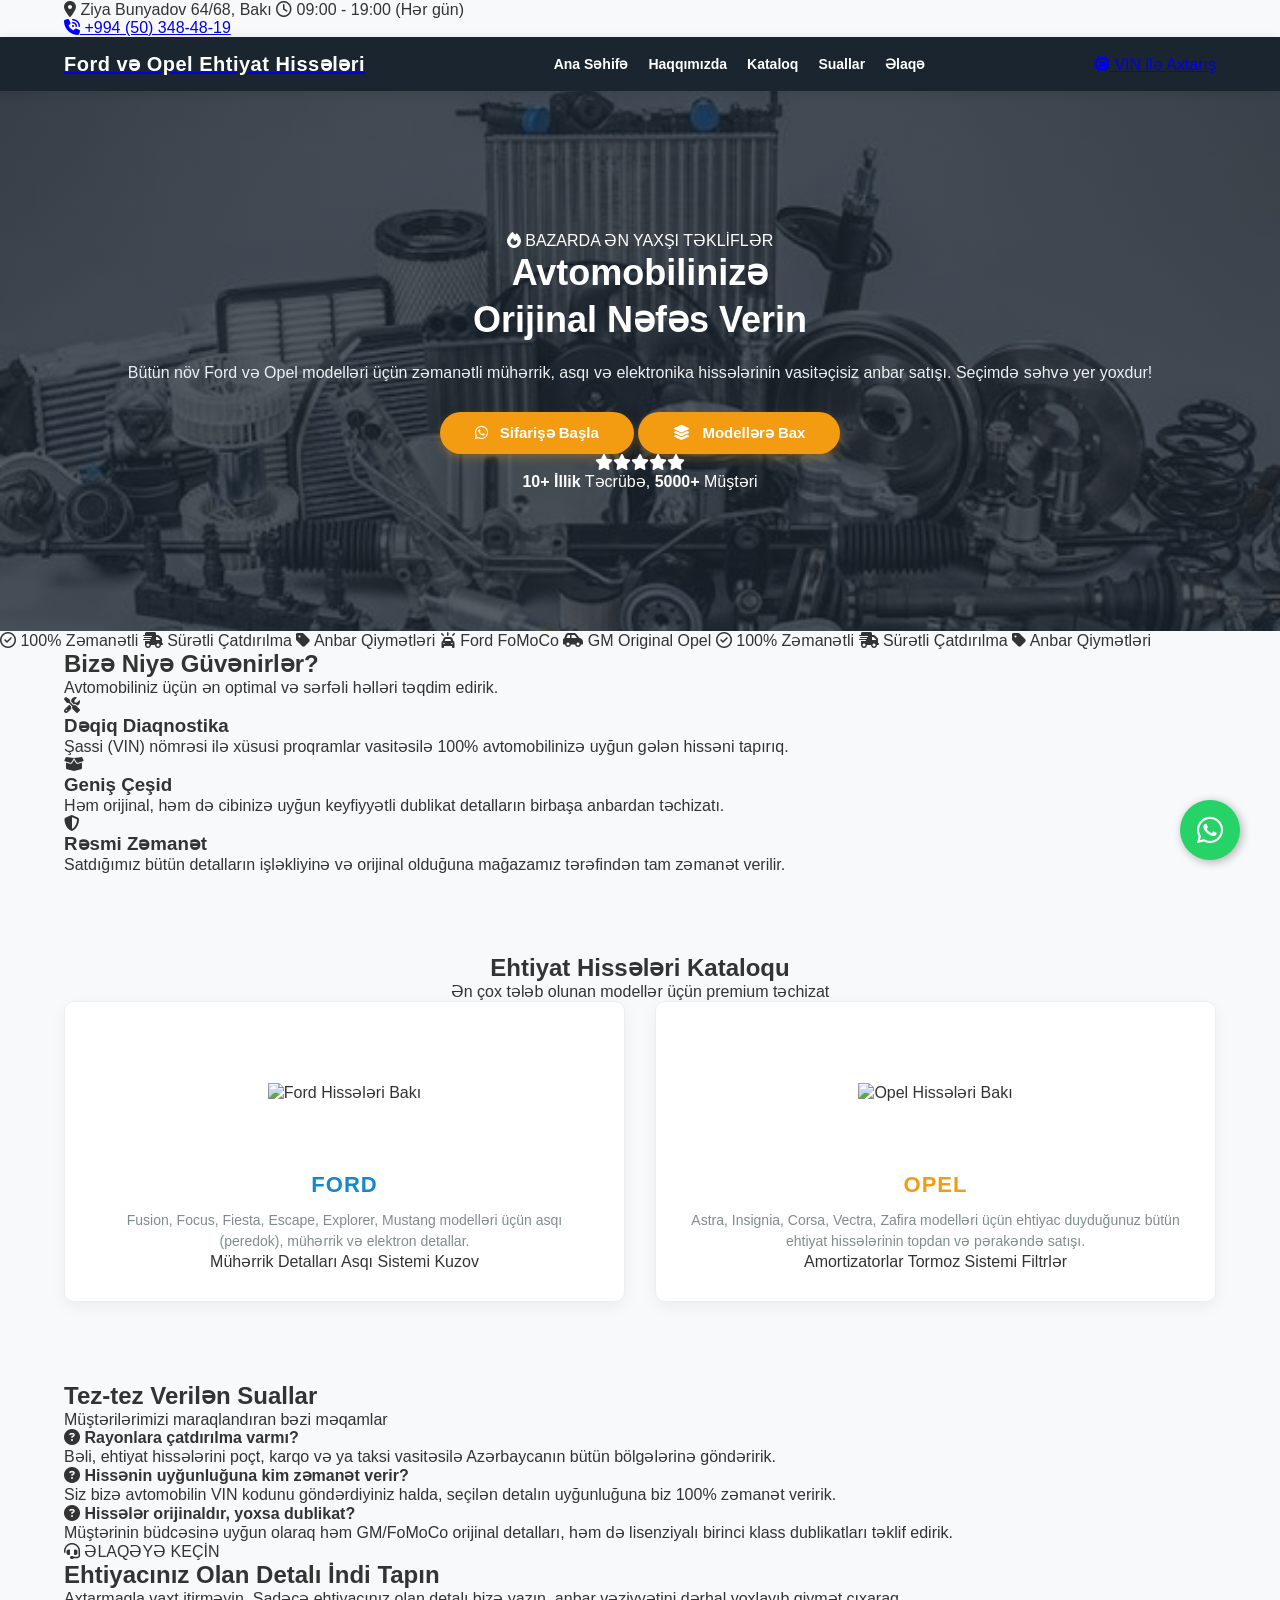
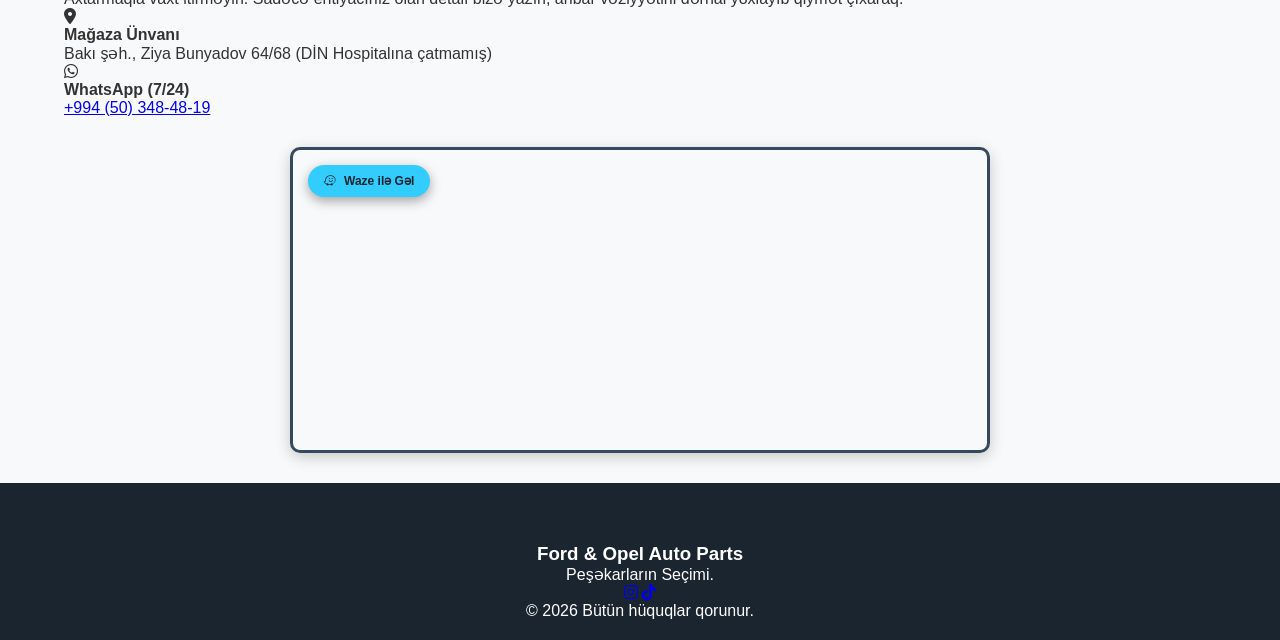
==== commit fb9aff83: "Update index.html" ====
--- a/index.html
+++ b/index.html
@@ -4,115 +4,271 @@
     <meta charset="UTF-8">
     <meta name="viewport" content="width=device-width, initial-scale=1.0">
     
-    <!-- CRITICAL SEO: Axtarış motorları üçün əsas başlıq (50-60 simvol) -->
-    <title>Ford və Opel Ehtiyat Hissələri — Ucuz Satış, Bakı</title>
-    
-    <!-- CRITICAL SEO: Saytın qısa təsviri (Google axtarışında görünən mətn) -->
-    <meta name="description" content="Bakıda ən ucuz qiymətə orijinal və dublikat Ford və Opel ehtiyat hissələrinin satışı. VIN kodla dəqiq seçim, sürətli çatdırılma. Sifariş üçün klikləyin.">
-    
-    <!-- SEO: Açar sözlər (Google artıq çox önəm vermir, amma yazmaq zərərli deyil) -->
-    <meta name="keywords" content="ford ehtiyat hissələri, opel ehtiyat hissələri, ucuz avto hissələr bakı, ford fusion hissələri, opel astra detalları, vin kodla ehtiyat hissəsi, ehtiyat hisseleri satisi">
-
-    <!-- Favicon loqonuzun yolu -->
+    <!-- 🚀 ULTRA PREMIUM SEO -->
+    <title>Ford və Opel Ehtiyat Hissələri | Orijinal Detallar - Bakı</title>
+    <meta name="description" content="Bakıda ən ucuz qiymətə orijinal və zəmanətli Ford və Opel ehtiyat hissələri. VIN kodla səhvsiz seçim, rayonlara çatdırılma və anbar qiymətləri.">
+    <meta name="keywords" content="ford ehtiyat hisseleri baki, opel ehtiyat hisseleri, ucuz ehtiyat hisseleri, ford fusion detallari, opel astra, vin kodla ehtiyat hissesi">
+    
     <link rel="icon" type="image/jpeg" href="foto/favicon.jpeg">
     
-    <!-- Kənar kitabxanalar -->
+    <!-- Premium Fontlar -->
+    <link rel="preconnect" href="https://fonts.googleapis.com">
+    <link rel="preconnect" href="https://fonts.gstatic.com" crossorigin>
+    <link href="https://fonts.googleapis.com/css2?family=Inter:wght@300;400;500;600;700&family=Montserrat:wght@400;700;800;900&display=swap" rel="stylesheet">
+    
+    <!-- AOS Animasiya Kitabxanası (Premium keçidlər üçün) -->
+    <link href="https://unpkg.com/aos@2.3.1/dist/aos.css" rel="stylesheet">
+    
+    <!-- İkonlar və Stil -->
     <link rel="stylesheet" href="https://cdnjs.cloudflare.com/ajax/libs/font-awesome/6.4.0/css/all.min.css">
     <link rel="stylesheet" href="style.css">
 </head>
 <body>
+
+    <!-- 📞 TOP-BAR -->
+    <div class="top-bar">
+        <div class="container top-bar-flex">
+            <div class="top-info">
+                <span><i class="fa-solid fa-location-dot"></i> Ziya Bunyadov 64/68, Bakı</span>
+                <span><i class="fa-regular fa-clock"></i> 09:00 - 19:00 (Hər gün)</span>
+            </div>
+            <div class="top-phone">
+                <a href="tel:+994503484819" aria-label="Qaynar xətt"><i class="fa-solid fa-phone-volume"></i> +994 (50) 348-48-19</a>
+            </div>
+        </div>
+    </div>
+
+    <!-- 🧭 NAVİQASİYA (Müasir Header) -->
     <header>
         <div class="container header-flex">
-            <div class="logo">
-                <!-- SEO & VISUAL: H1 teqi SEO üçün optimallaşdırılıb, lakin CSS ilə sizin istədiyiniz kimi dizayn edilib -->
-                <h1>Ford və Opel Ehtiyat Hissələri</h1>
-                <p>Orijinal və Dublikat Hissələrin Ucuz Satışı</p>
-            </div>
-            <nav>
-                <ul>
+            <div class="logo" data-aos="fade-right">
+                <a href="#">
+                    <h1>Ford və Opel Ehtiyat Hissələri</h1>
+                </a>
+            </div>
+            <nav data-aos="fade-down" data-aos-delay="100">
+                <ul class="nav-links">
                     <li><a href="#home">Ana Səhifə</a></li>
-                    <li><a href="#brands">Brendlər</a></li>
+                    <li><a href="#benefits">Haqqımızda</a></li>
+                    <li><a href="#brands">Kataloq</a></li>
+                    <li><a href="#faq">Suallar</a></li>
                     <li><a href="#contact">Əlaqə</a></li>
                 </ul>
             </nav>
+            <div class="header-cta" data-aos="fade-left">
+                <a href="https://wa.me/994503484819?text=Salam,%20VIN%20kod%20göndərirəm,%20hissəyə%20baxa%20bilərik?" target="_blank" class="cta-btn">
+                    <i class="fa-solid fa-microchip"></i> VIN ilə Axtarış
+                </a>
+            </div>
         </div>
     </header>
 
-    <section id="home" class="hero">
-        <div class="hero-content">
-            <!-- SEO: H2 teqi SEO üçün açar sözlərlə zəngindir -->
-            <h2>Bakıda Ən Münasib Qiymətə Ford və Opel Ehtiyat Hissələri</h2>
-            <p>Fusion, Focus, Escape, Astra, Insignia və digər modellər üçün zəmanətli detallar.</p>
-            <a href="https://wa.me/994503484819?text=Salam,%20ehtiyat%20hissəsi%20sifariş%20etmək%20istəyirəm." target="_blank" class="btn">
-                <i class="fa-brands fa-whatsapp"></i> İndi Sifariş Et
-            </a>
-        </div>
-    </section>
-
-    <section id="brands" class="brands-section">
-        <div class="container">
-            <h2 class="section-title">Xidmət Etdiyimiz Brendlər</h2>
-            <div class="brands-grid">
+    <main>
+        <!-- ⚡ HERO SECTION (Giriş) -->
+        <section id="home" class="hero">
+            <div class="container hero-container">
+                <div class="hero-content" data-aos="zoom-in" data-aos-duration="1000">
+                    <div class="badge-wrapper">
+                        <span class="badge"><i class="fa-solid fa-fire"></i> BAZARDA ƏN YAXŞI TƏKLİFLƏR</span>
+                    </div>
+                    <h2>Avtomobilinizə <br><span class="highlight">Orijinal Nəfəs</span> Verin</h2>
+                    <p class="hero-desc">Bütün növ Ford və Opel modelləri üçün zəmanətli mühərrik, asqı və elektronika hissələrinin vasitəçisiz anbar satışı. Seçimdə səhvə yer yoxdur!</p>
+                    
+                    <div class="hero-actions">
+                        <a href="https://wa.me/994503484819?text=Salam,%20ehtiyat%20hissəsi%20sifariş%20etmək%20istəyirəm." target="_blank" class="btn btn-primary">
+                            <i class="fa-brands fa-whatsapp"></i> Sifarişə Başla
+                        </a>
+                        <a href="#brands" class="btn btn-secondary">
+                            <i class="fa-solid fa-layer-group"></i> Modellərə Bax
+                        </a>
+                    </div>
+
+                    <div class="trust-indicator">
+                        <div class="stars">
+                            <i class="fa-solid fa-star"></i><i class="fa-solid fa-star"></i><i class="fa-solid fa-star"></i><i class="fa-solid fa-star"></i><i class="fa-solid fa-star"></i>
+                        </div>
+                        <span><strong>10+ İllik</strong> Təcrübə, <strong>5000+</strong> Müştəri</span>
+                    </div>
+                </div>
+            </div>
+        </section>
+
+        <!-- 🚀 DİNAMİK TICKER (Sürüşən Zolaq) -->
+        <div class="ticker-wrap">
+            <div class="ticker">
+                <span class="ticker-item"><i class="fa-regular fa-circle-check"></i> 100% Zəmanətli</span>
+                <span class="ticker-item"><i class="fa-solid fa-truck-fast"></i> Sürətli Çatdırılma</span>
+                <span class="ticker-item"><i class="fa-solid fa-tag"></i> Anbar Qiymətləri</span>
+                <span class="ticker-item"><i class="fa-solid fa-car-on"></i> Ford FoMoCo</span>
+                <span class="ticker-item"><i class="fa-solid fa-car-side"></i> GM Original Opel</span>
+                <span class="ticker-item"><i class="fa-regular fa-circle-check"></i> 100% Zəmanətli</span>
+                <span class="ticker-item"><i class="fa-solid fa-truck-fast"></i> Sürətli Çatdırılma</span>
+                <span class="ticker-item"><i class="fa-solid fa-tag"></i> Anbar Qiymətləri</span>
+            </div>
+        </div>
+
+        <!-- 🛡️ BENEFITS SECTION -->
+        <section id="benefits" class="benefits-section">
+            <div class="container">
+                <div class="section-header" data-aos="fade-up">
+                    <h2>Bizə Niyə Güvənirlər?</h2>
+                    <p>Avtomobiliniz üçün ən optimal və sərfəli həlləri təqdim edirik.</p>
+                </div>
+
+                <div class="benefits-grid">
+                    <div class="benefit-card" data-aos="fade-up" data-aos-delay="100">
+                        <div class="benefit-icon"><i class="fa-solid fa-screwdriver-wrench"></i></div>
+                        <h3>Dəqiq Diaqnostika</h3>
+                        <p>Şassi (VIN) nömrəsi ilə xüsusi proqramlar vasitəsilə 100% avtomobilinizə uyğun gələn hissəni tapırıq.</p>
+                    </div>
+                    <div class="benefit-card" data-aos="fade-up" data-aos-delay="200">
+                        <div class="benefit-icon"><i class="fa-solid fa-box-open"></i></div>
+                        <h3>Geniş Çeşid</h3>
+                        <p>Həm orijinal, həm də cibinizə uyğun keyfiyyətli dublikat detalların birbaşa anbardan təchizatı.</p>
+                    </div>
+                    <div class="benefit-card" data-aos="fade-up" data-aos-delay="300">
+    <div class="benefit-icon"><i class="fa-solid fa-shield-halved"></i></div>
+    <h3>Rəsmi Zəmanət</h3>
+    <p>Satdığımız bütün detalların işləkliyinə və orijinal olduğuna mağazamız tərəfindən tam zəmanət verilir.</p>
+</div>
+                </div>
+            </div>
+        </section>
+
+        <!-- 🚗 BRANDS SECTION -->
+        <section id="brands" class="brands-section">
+            <div class="container">
+                <div class="section-header" data-aos="fade-up">
+                    <h2>Ehtiyat Hissələri Kataloqu</h2>
+                    <p>Ən çox tələb olunan modellər üçün premium təchizat</p>
+                </div>
                 
-                <!-- Ford Kartı -->
-                <div class="brand-card ford-card">
-                    <div class="brand-img-box">
-                        <img src="foto/Ford.png" alt="Ford ehtiyat hissələri satışı" class="brand-img">
-                    </div>
-                    <h3>FORD</h3>
-                    <p>Mühərrik, asqı, tormoz və kuzov hissələri. Fusion, Focus, Escape üçün hər şey.</p>
-                </div>
-                
-                <!-- Opel Kartı -->
-                <div class="brand-card opel-card">
-                    <div class="brand-img-box">
-                        <img src="foto/Opel.png" alt="Opel detalları və ehtiyat hissələri" class="brand-img">
-                    </div>
-                    <h3>OPEL</h3>
-                    <p>Yüksək keyfiyyətli detallar. Astra, Insignia, Corsa üçün geniş çeşid anbarda.</p>
-                </div>
-
-            </div>
-        </div>
-    </section>
-
-    <footer id="contact">
-        <div class="container footer-content">
-            <h3>Bizimlə Əlaqə</h3>
-            
-            <div class="contact-info">
-                <p><i class="fa-solid fa-location-dot"></i> <strong>Ünvan:</strong> Bakı şəhəri, Ziya Bunyadov 64/68 (DİN-nin hospitalına çatmamış) </p>
-                <p><i class="fa-solid fa-phone"></i> <strong>Telefon:</strong> <a href="tel:+994503484819">+994 (50) 348-48-19</a></p>
-                <p><i class="fa-brands fa-whatsapp"></i> <strong>WhatsApp:</strong> <a href="https://wa.me/994503484819" target="_blank">+994 (50) 348-48-19</a></p>
-            </div>
-
-            <div class="map-box">
-                <a href="https://ul.waze.com/ul?ll=40.41332124%2C49.84854984&navigate=yes&zoom=17&utm_campaign=default&utm_source=waze_website&utm_medium=lm_share_location" target="_blank" class="waze-btn">
-                    <i class="fa-brands fa-waze"></i> Waze Naviqasiya
-                </a>
-                <!-- Xəritə iframe-i SEO üçün zərərsizdir, amma Title əlavə etdik -->
-                <iframe title="Ford və Opel Ehtiyat Hissələri Mağazasının Xəritəsi" src="https://www.google.com/maps/embed?pb=!1m17!1m12!1m3!1d3037.79727964375!2d49.846183776010896!3d40.41334147144013!2m3!1f0!2f0!3f0!3m2!1i1024!2i768!4f13.1!3m2!1m1!2zNDDCsDI0JzQ4LjAiTiA0OcKwNTAnNTUuNSJF!5e0!3m2!1sen!2saz!4v1784125781836!5m2!1sen!2saz" width="600" height="450" style="border:0;" allowfullscreen="" loading="lazy" referrerpolicy="strict-origin-when-cross-origin"></iframe>
-            </div>
-
-            <div class="social-links">
-                <a href="https://instagram.com/ford_opel_chevrolet_azerbaycan" target="_blank" class="social-btn instagram" aria-label="Instagram səhifəmiz">
-                    <i class="fa-brands fa-instagram"></i> Instagram
-                </a>
-                <a href="https://tiktok.com/@fordopelparts" target="_blank" class="social-btn tiktok" aria-label="TikTok səhifəmiz">
-                    <i class="fa-brands fa-tiktok"></i> TikTok
-                </a>
-            </div>
-
-            <hr>
-            <p class="copy">© 2026 Ford və Opel Auto. Bütün hüquqlar qorunur.</p>
+                <div class="brands-grid">
+                    <!-- Ford -->
+                    <div class="brand-card ford-card" data-aos="fade-right">
+                        <div class="brand-img-box">
+                            <img src="foto/ford.png" alt="Ford Hissələri Bakı" class="brand-img">
+                        </div>
+                        <h3>FORD</h3>
+                        <p>Fusion, Focus, Fiesta, Escape, Explorer, Mustang modelləri üçün asqı (peredok), mühərrik və elektron detallar.</p>
+                        <div class="brand-tags">
+                            <span>Mühərrik Detalları</span>
+                            <span>Asqı Sistemi</span>
+                            <span>Kuzov</span>
+                        </div>
+                    </div>
+                    
+                    <!-- Opel -->
+                    <div class="brand-card opel-card" data-aos="fade-left">
+                        <div class="brand-img-box">
+                            <img src="foto/opel.png" alt="Opel Hissələri Bakı" class="brand-img">
+                        </div>
+                        <h3>OPEL</h3>
+                        <p>Astra, Insignia, Corsa, Vectra, Zafira modelləri üçün ehtiyac duyduğunuz bütün ehtiyat hissələrinin topdan və pərakəndə satışı.</p>
+                        <div class="brand-tags">
+                            <span>Amortizatorlar</span>
+                            <span>Tormoz Sistemi</span>
+                            <span>Filtrlər</span>
+                        </div>
+                    </div>
+                </div>
+            </div>
+        </section>
+
+        <!-- ❓ FAQ SECTION (YENİ! SEO MÖCÜZƏSİ) -->
+        <section id="faq" class="faq-section">
+            <div class="container">
+                <div class="section-header" data-aos="fade-up">
+                    <h2>Tez-tez Verilən Suallar</h2>
+                    <p>Müştərilərimizi maraqlandıran bəzi məqamlar</p>
+                </div>
+                <div class="faq-grid">
+                    <div class="faq-card" data-aos="fade-up" data-aos-delay="100">
+                        <h4><i class="fa-solid fa-circle-question"></i> Rayonlara çatdırılma varmı?</h4>
+                        <p>Bəli, ehtiyat hissələrini poçt, karqo və ya taksi vasitəsilə Azərbaycanın bütün bölgələrinə göndəririk.</p>
+                    </div>
+                    <div class="faq-card" data-aos="fade-up" data-aos-delay="200">
+                        <h4><i class="fa-solid fa-circle-question"></i> Hissənin uyğunluğuna kim zəmanət verir?</h4>
+                        <p>Siz bizə avtomobilin VIN kodunu göndərdiyiniz halda, seçilən detalın uyğunluğuna biz 100% zəmanət veririk.</p>
+                    </div>
+                    <div class="faq-card" data-aos="fade-up" data-aos-delay="300">
+                        <h4><i class="fa-solid fa-circle-question"></i> Hissələr orijinaldır, yoxsa dublikat?</h4>
+                        <p>Müştərinin büdcəsinə uyğun olaraq həm GM/FoMoCo orijinal detalları, həm də lisenziyalı birinci klass dublikatları təklif edirik.</p>
+                    </div>
+                </div>
+            </div>
+        </section>
+
+        <!-- 📍 CONTACT SECTION -->
+        <section id="contact" class="contact-section">
+            <div class="container contact-grid">
+                <div class="contact-details" data-aos="fade-right">
+                    <span class="section-subtitle"><i class="fa-solid fa-headset"></i> ƏLAQƏYƏ KEÇİN</span>
+                    <h2>Ehtiyacınız Olan Detalı İndi Tapın</h2>
+                    <p class="desc">Axtarmaqla vaxt itirməyin. Sadəcə ehtiyacınız olan detalı bizə yazın, anbar vəziyyətini dərhal yoxlayıb qiymət çıxaraq.</p>
+                    
+                    <div class="info-list">
+                        <div class="info-item">
+                            <div class="info-icon"><i class="fa-solid fa-location-dot"></i></div>
+                            <div class="info-text">
+                                <h4>Mağaza Ünvanı</h4>
+                                <p>Bakı şəh., Ziya Bunyadov 64/68 (DİN Hospitalına çatmamış)</p>
+                            </div>
+                        </div>
+                        <div class="info-item">
+                            <div class="info-icon whatsapp-icon"><i class="fa-brands fa-whatsapp"></i></div>
+                            <div class="info-text">
+                                <h4>WhatsApp (7/24)</h4>
+                                <p><a href="https://wa.me/994503484819" target="_blank">+994 (50) 348-48-19</a></p>
+                            </div>
+                        </div>
+                    </div>
+                </div>
+
+                <div class="map-wrapper" data-aos="fade-left">
+                    <div class="map-box">
+                        <a href="https://ul.waze.com/ul?ll=40.41332124%2C49.84854984&navigate=yes&zoom=17" target="_blank" class="waze-btn">
+                            <i class="fa-brands fa-waze"></i> Waze ilə Gəl
+                        </a>
+                        <iframe title="Ford və Opel Xəritə" src="https://www.google.com/maps/embed?pb=!1m17!1m12!1m3!1d3037.79727964375!2d49.846183776010896!3d40.41334147144013!2m3!1f0!2f0!3f0!3m2!1i1024!2i768!4f13.1!3m2!1m1!2zNDDCsDI0JzQ4LjAiTiA0OcKwNTAnNTUuNSJF!5e0!3m2!1sen!2saz!4v1784125781836!5m2!1sen!2saz" width="100%" height="100%" style="border:0;" allowfullscreen="" loading="lazy"></iframe>
+                    </div>
+                </div>
+            </div>
+        </section>
+    </main>
+
+    <!-- 👣 FOOTER -->
+    <footer>
+        <div class="container footer-flex">
+            <div class="footer-logo">
+                <h3>Ford & Opel Auto Parts</h3>
+                <p>Peşəkarların Seçimi.</p>
+                <div class="social-mini">
+                    <a href="https://instagram.com/ford_opel_chevrolet_azerbaycan" target="_blank"><i class="fa-brands fa-instagram"></i></a>
+                    <a href="https://tiktok.com/@fordopelparts" target="_blank"><i class="fa-brands fa-tiktok"></i></a>
+                </div>
+            </div>
+            <div class="footer-copy">
+                <p>© 2026 Bütün hüquqlar qorunur.</p>
+            </div>
         </div>
     </footer>
 
-    <!-- Üzən WhatsApp Düyməsi -->
-    <a href="https://wa.me/994503484819?text=Salam,%20ehtiyat%20hissəsi%20barədə%20sualım%20var." class="whatsapp-float" target="_blank" aria-label="WhatsApp ilə əlaqə">
-        <i class="fa-brands fa-whatsapp my-float"></i>
+    <!-- 💬 ÜZƏN WHATSAPP -->
+    <a href="https://wa.me/994503484819?text=Salam,%20ehtiyat%20hissəsi%20barədə%20sualım%20var." class="whatsapp-float" target="_blank" aria-label="WhatsApp">
+        <i class="fa-brands fa-whatsapp"></i>
     </a>
 
+    <!-- 🔥 AOS Animasiya Skripti VƏ İşə Salınması (MÜTLƏQDİR!) -->
+    <script src="https://unpkg.com/aos@2.3.1/dist/aos.js"></script>
+    <script>
+        AOS.init({
+            once: true, // Animasiya yalnız 1 dəfə ekrana girəndə işləsin
+            offset: 80, // Element ekrana 80px girəndə başlasın
+            duration: 800, // Sürəti (0.8 saniyə)
+            easing: 'ease-in-out'
+        });
+    </script>
     <script src="script.js"></script>
 </body>
 </html>
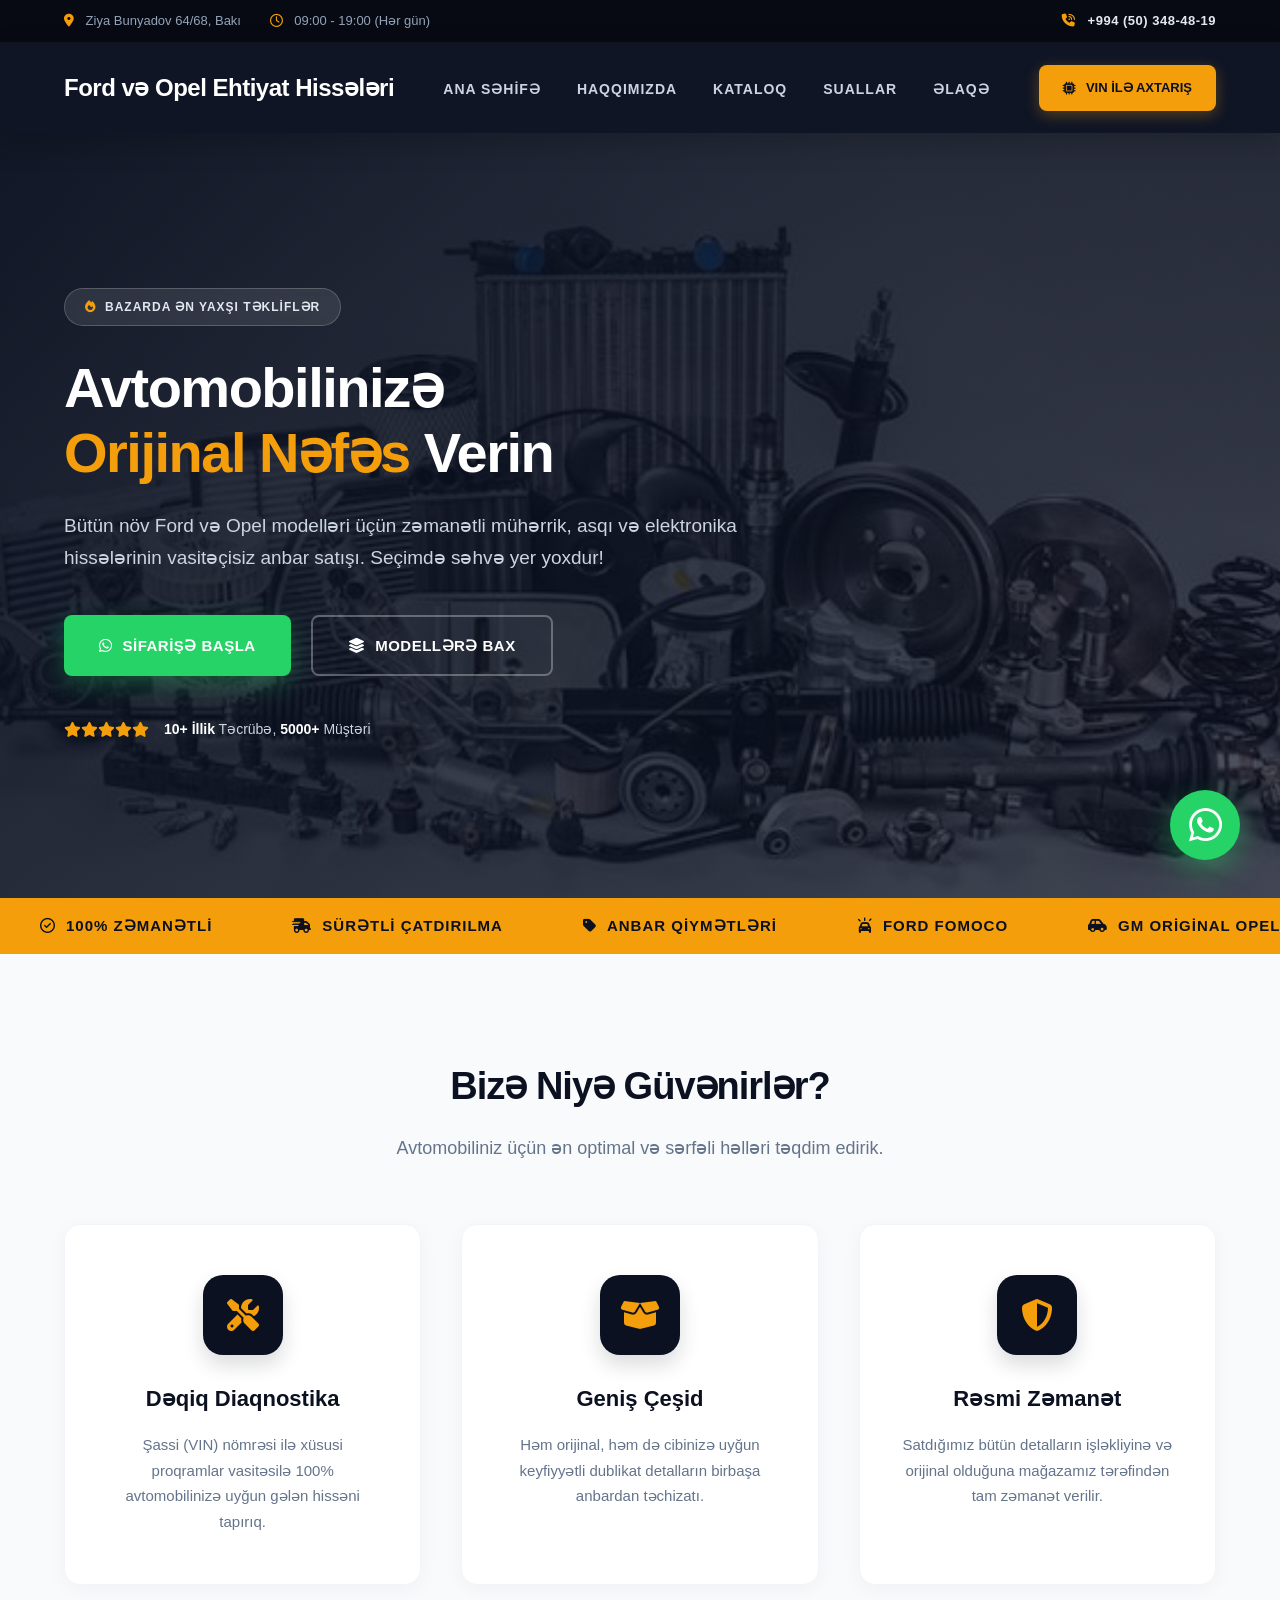
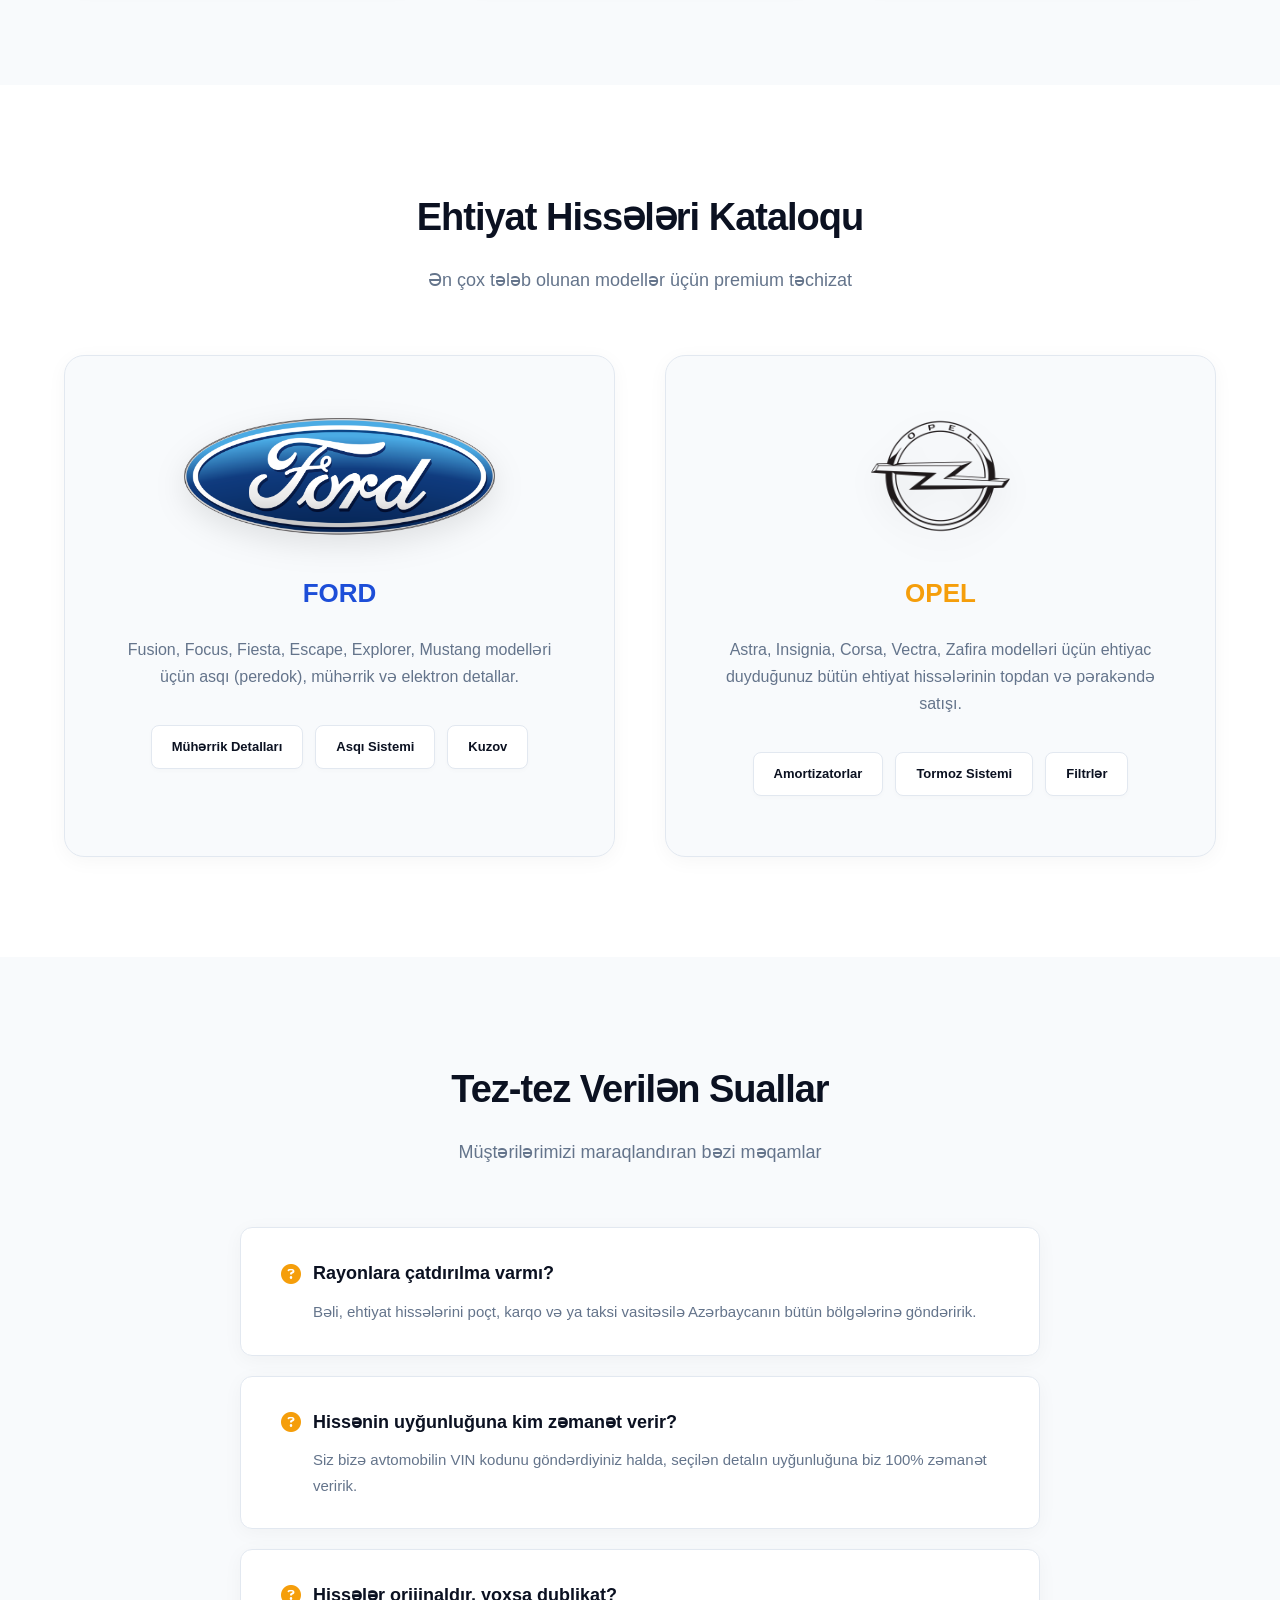
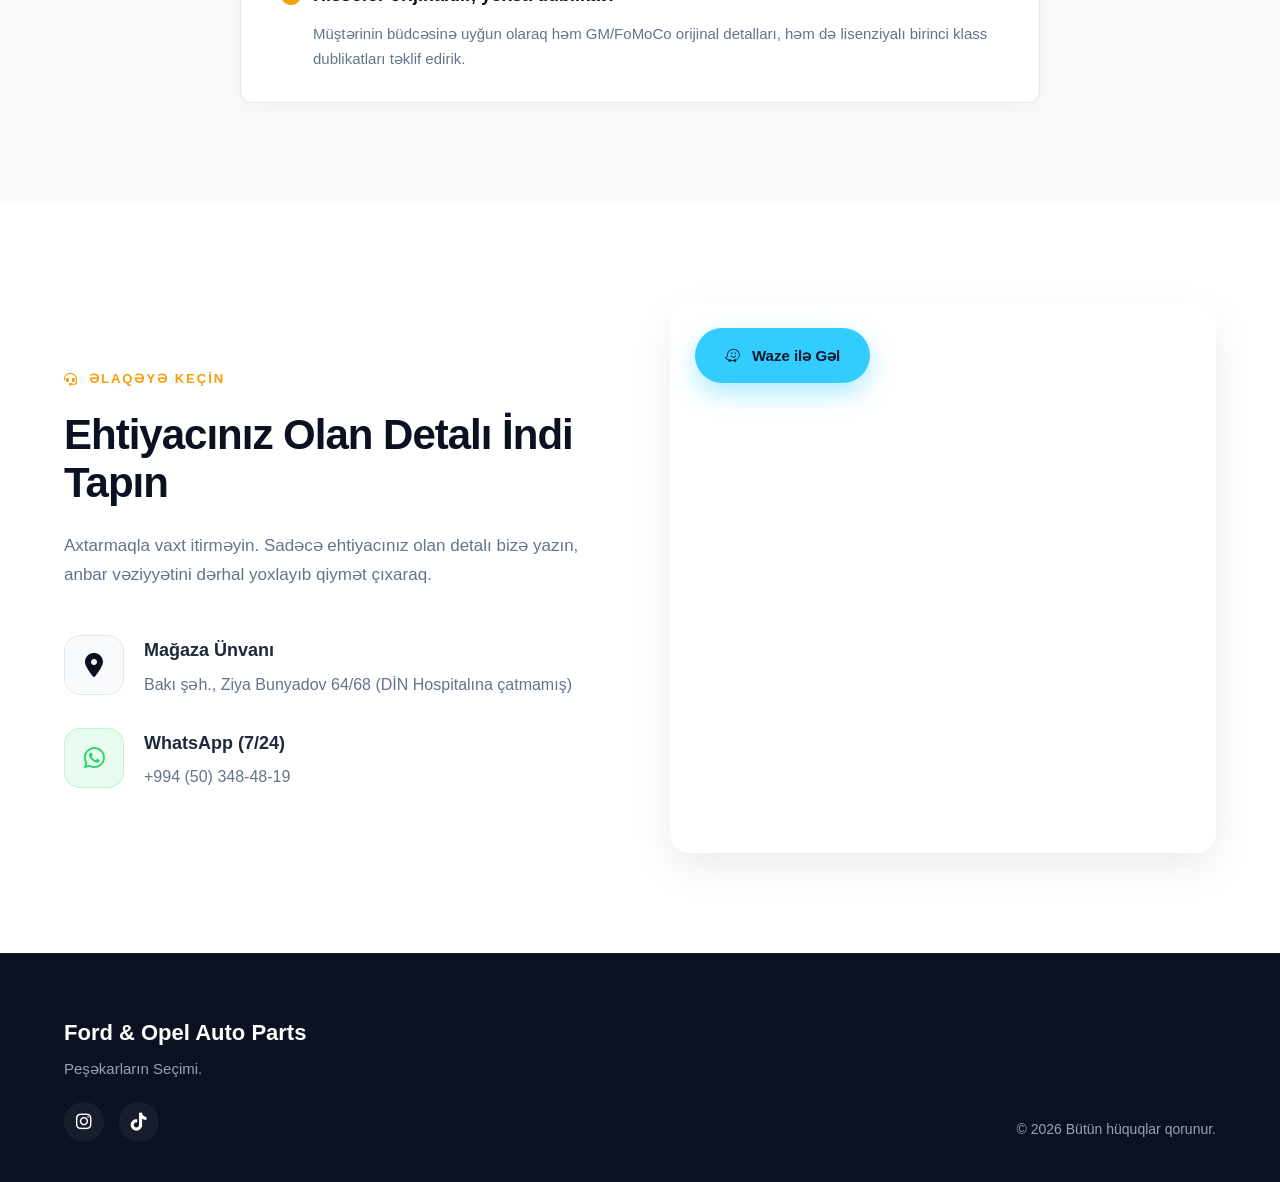
==== commit a0d23704: "Update index.html" ====
--- a/index.html
+++ b/index.html
@@ -147,7 +147,7 @@
                     <!-- Ford -->
                     <div class="brand-card ford-card" data-aos="fade-right">
                         <div class="brand-img-box">
-                            <img src="foto/ford.png" alt="Ford Hissələri Bakı" class="brand-img">
+                            <img src="foto/Ford.png" alt="Ford Hissələri Bakı" class="brand-img">
                         </div>
                         <h3>FORD</h3>
                         <p>Fusion, Focus, Fiesta, Escape, Explorer, Mustang modelləri üçün asqı (peredok), mühərrik və elektron detallar.</p>
@@ -161,7 +161,7 @@
                     <!-- Opel -->
                     <div class="brand-card opel-card" data-aos="fade-left">
                         <div class="brand-img-box">
-                            <img src="foto/opel.png" alt="Opel Hissələri Bakı" class="brand-img">
+                            <img src="foto/Opel.png" alt="Opel Hissələri Bakı" class="brand-img">
                         </div>
                         <h3>OPEL</h3>
                         <p>Astra, Insignia, Corsa, Vectra, Zafira modelləri üçün ehtiyac duyduğunuz bütün ehtiyat hissələrinin topdan və pərakəndə satışı.</p>
--- a/style.css
+++ b/style.css
@@ -1,375 +1,734 @@
-/* Ümumi tənzimləmələr */
+/* ==========================================
+   1. QLOBAL AYARLAR VƏ RƏNGLƏR (MASTERPIECE)
+   ========================================== */
+:root {
+    --primary-dark: #0b1121;    /* Çox lüks, dərin gecə mavisi/qara */
+    --secondary-dark: #151e32;  /* Alt qat tünd rəng */
+    --accent-orange: #f59e0b;   /* Premium Qızılı */
+    --accent-blue: #1d4ed8;     /* Ford Royal Mavi */
+    --whatsapp-green: #25D366;  /* WhatsApp Yaşılı */
+    --text-main: #1e293b;       /* Tünd oxunaqlı mətn */
+    --text-muted: #64748b;      /* Solğun köməkçi mətn */
+    --bg-light: #f8fafc;        /* Açıq, təmiz fon */
+    --white: #ffffff;
+    --font-heading: 'Montserrat', sans-serif;
+    --font-body: 'Inter', sans-serif;
+    --transition: all 0.4s cubic-bezier(0.16, 1, 0.3, 1);
+    --shadow-sm: 0 4px 20px rgba(0, 0, 0, 0.04);
+    --shadow-md: 0 15px 40px rgba(11, 17, 33, 0.08);
+}
+
 * {
     margin: 0;
     padding: 0;
     box-sizing: border-box;
-    font-family: 'Segoe UI', Tahoma, Geneva, Verdana, sans-serif;
+    font-family: var(--font-body);
     scroll-behavior: smooth;
 }
+
 body {
-    background-color: #f8f9fa;
-    color: #333;
-}
+    background-color: var(--bg-light);
+    color: var(--text-main);
+    line-height: 1.7;
+    -webkit-font-smoothing: antialiased;
+    overflow-x: hidden; /* Animasiyalar ekrandan daşmasın deyə */
+}
+
 .container {
     width: 90%;
     max-width: 1200px;
     margin: 0 auto;
 }
 
-/* Header */
+/* ==========================================
+   2. TOP BAR & HEADER (NAVİQASİYA)
+   ========================================== */
+.top-bar {
+    background-color: #070a13;
+    color: #94a3b8;
+    font-size: 13px;
+    padding: 10px 0;
+    border-bottom: 1px solid rgba(255, 255, 255, 0.05);
+}
+
+.top-bar-flex {
+    display: flex;
+    justify-content: space-between;
+    align-items: center;
+}
+
+.top-info span {
+    margin-right: 25px;
+    font-weight: 500;
+}
+
+.top-info i, .top-phone i {
+    color: var(--accent-orange);
+    margin-right: 8px;
+}
+
+.top-phone a {
+    color: #e2e8f0;
+    text-decoration: none;
+    font-weight: 600;
+    letter-spacing: 0.5px;
+    transition: var(--transition);
+}
+
+.top-phone a:hover { color: var(--accent-orange); }
+
 header {
-    background-color: #1a252f;
-    color: #fff;
-    padding: 15px 0;
+    background-color: rgba(11, 17, 33, 0.98);
+    backdrop-filter: blur(10px); /* Lüks şüşə effekti */
+    padding: 22px 0;
     position: sticky;
     top: 0;
     z-index: 1000;
-    box-shadow: 0 2px 10px rgba(0,0,0,0.1);
-}
+    box-shadow: 0 10px 30px rgba(0,0,0,0.2);
+}
+
 .header-flex {
     display: flex;
     justify-content: space-between;
     align-items: center;
 }
-.logo {
-    text-align: left;
-}
-/* SEO Optimallı H1 teqinin ağ və səliqəli dizaynı */
+
+.logo a { text-decoration: none; }
+
 .logo h1 {
-    font-size: 20px;
-    font-weight: 700;
-    color: #fff; /* Tam ağ rəng */
-    letter-spacing: 0.5px;
-    line-height: 1.2;
-}
-.logo p {
-    font-size: 11px;
-    color: #bdc3c7; /* Solğun ağ/boz rəng */
-    margin-top: 2px;
-}
-nav ul {
+    font-family: var(--font-heading);
+    font-size: 24px;
+    font-weight: 900;
+    color: var(--white);
+    letter-spacing: -0.5px;
+    line-height: 1;
+}
+
+.logo span {
+    font-family: var(--font-heading);
+    font-size: 10px;
+    color: var(--accent-orange);
+    letter-spacing: 5px;
+    font-weight: 800;
+    display: block;
+    margin-top: 6px;
+}
+
+.nav-links {
     display: flex;
     list-style: none;
 }
-nav ul li {
-    margin-left: 20px;
-}
-nav ul li a {
-    color: #fff;
+
+.nav-links li { margin: 0 18px; }
+
+.nav-links a {
+    color: #cbd5e1;
     text-decoration: none;
     font-weight: 600;
     font-size: 14px;
-    transition: color 0.3s;
-}
-nav ul li a:hover {
-    color: #f39c12;
-}
-
-/* Hero Seksiyası */
+    text-transform: uppercase;
+    letter-spacing: 1px;
+    transition: var(--transition);
+}
+
+.nav-links a:hover { color: var(--accent-orange); }
+
+.cta-btn {
+    display: inline-flex;
+    align-items: center;
+    gap: 10px;
+    background-color: var(--accent-orange);
+    color: var(--primary-dark);
+    padding: 12px 24px;
+    border-radius: 8px;
+    text-decoration: none;
+    font-weight: 800;
+    font-size: 13px;
+    text-transform: uppercase;
+    transition: var(--transition);
+    box-shadow: 0 4px 15px rgba(245, 158, 11, 0.3);
+}
+
+.cta-btn:hover {
+    transform: translateY(-2px);
+    box-shadow: 0 8px 25px rgba(245, 158, 11, 0.5);
+    background-color: #f5a623;
+}
+
+/* ==========================================
+   3. HERO SECTION
+   ========================================== */
 .hero {
-    background: linear-gradient(rgba(26, 37, 47, 0.75), rgba(26, 37, 47, 0.75)), url('foto/arxafon.jpg') no-repeat center center/cover;
-    height: 60vh;
-    display: flex;
+    background: linear-gradient(135deg, rgba(11, 17, 33, 0.95) 0%, rgba(11, 17, 33, 0.7) 100%), url('foto/arxafon.jpg') center/cover no-repeat;
+    height: 85vh;
+    min-height: 650px;
+    display: flex;
+    align-items: center;
+    position: relative;
+}
+
+.hero-content {
+    max-width: 750px;
+    color: var(--white);
+}
+
+.badge {
+    display: inline-flex;
+    align-items: center;
+    gap: 8px;
+    background-color: rgba(255, 255, 255, 0.1);
+    backdrop-filter: blur(5px);
+    color: #e2e8f0;
+    border: 1px solid rgba(255, 255, 255, 0.2);
+    padding: 8px 20px;
+    border-radius: 50px;
+    font-size: 12px;
+    font-weight: 800;
+    letter-spacing: 1px;
+    margin-bottom: 30px;
+}
+
+.badge i { color: var(--accent-orange); }
+
+.hero-content h2 {
+    font-family: var(--font-heading);
+    font-size: 56px;
+    font-weight: 900;
+    line-height: 1.15;
+    margin-bottom: 25px;
+    letter-spacing: -1.5px;
+}
+
+.hero-content .highlight { color: var(--accent-orange); }
+
+.hero-desc {
+    font-size: 19px;
+    color: #cbd5e1;
+    margin-bottom: 40px;
+    font-weight: 400;
+    line-height: 1.7;
+}
+
+.hero-actions {
+    display: flex;
+    gap: 20px;
+    margin-bottom: 40px;
+}
+
+.btn {
+    display: inline-flex;
+    align-items: center;
     justify-content: center;
-    align-items: center;
+    gap: 10px;
+    padding: 16px 35px;
+    border-radius: 8px;
+    font-weight: 800;
+    font-size: 15px;
+    text-transform: uppercase;
+    text-decoration: none;
+    letter-spacing: 0.5px;
+    transition: var(--transition);
+}
+
+.btn-primary {
+    background-color: var(--whatsapp-green);
+    color: var(--white);
+    box-shadow: 0 8px 25px rgba(37, 211, 102, 0.3);
+}
+
+.btn-primary:hover {
+    background-color: #1ea952;
+    transform: translateY(-3px);
+    box-shadow: 0 12px 30px rgba(37, 211, 102, 0.4);
+}
+
+.btn-secondary {
+    background-color: transparent;
+    color: var(--white);
+    border: 2px solid rgba(255, 255, 255, 0.3);
+}
+
+.btn-secondary:hover {
+    background-color: var(--white);
+    color: var(--primary-dark);
+    border-color: var(--white);
+    transform: translateY(-3px);
+}
+
+.trust-indicator {
+    display: flex;
+    align-items: center;
+    gap: 15px;
+}
+
+.stars i { color: var(--accent-orange); font-size: 15px; }
+.trust-indicator span { font-size: 14px; color: #cbd5e1; }
+.trust-indicator strong { color: var(--white); }
+
+/* ==========================================
+   4. TICKER (Sürüşən Zolaq)
+   ========================================== */
+.ticker-wrap {
+    background-color: var(--accent-orange);
+    overflow: hidden;
+    padding: 15px 0;
+    color: var(--primary-dark);
+    box-shadow: 0 4px 15px rgba(245, 158, 11, 0.3);
+}
+
+.ticker {
+    display: flex;
+    width: max-content;
+    animation: ticker 35s linear infinite;
+}
+
+.ticker:hover {
+    animation-play-state: paused; /* Üzərinə gələndə dayanır */
+}
+
+.ticker-item {
+    padding: 0 40px;
+    font-family: var(--font-heading);
+    font-weight: 900;
+    font-size: 15px;
+    letter-spacing: 1px;
+    text-transform: uppercase;
+    display: flex;
+    align-items: center;
+    gap: 10px;
+}
+
+@keyframes ticker {
+    0% { transform: translate3d(0, 0, 0); }
+    100% { transform: translate3d(-50%, 0, 0); } /* İçindəki dublikatlar sayəsində qüsursuz dönür */
+}
+
+/* ==========================================
+   5. BÖLMƏ BAŞLIQLARI VƏ HAQQIMIZDA
+   ========================================== */
+.section-header {
     text-align: center;
-    color: #fff;
-    padding: 20px;
-}
-.hero-content h2 {
-    font-size: 36px;
-    margin-bottom: 20px;
-    line-height: 1.3;
-}
-.hero-content p {
-    font-size: 16px;
-    margin-bottom: 30px;
-    color: #ecf0f1;
-}
-.btn {
-    display: inline-block;
-    background-color: #f39c12;
-    color: #fff;
-    padding: 12px 35px;
-    text-decoration: none;
-    font-weight: bold;
-    border-radius: 25px;
+    max-width: 650px;
+    margin: 0 auto 60px auto;
+}
+
+.section-header h2 {
+    font-family: var(--font-heading);
+    font-size: 38px;
+    font-weight: 900;
+    color: var(--primary-dark);
+    margin-bottom: 15px;
+    letter-spacing: -1px;
+}
+
+.section-header p {
+    color: var(--text-muted);
+    font-size: 18px;
+}
+
+.benefits-section { padding: 100px 0; background-color: var(--bg-light); }
+
+.benefits-grid {
+    display: grid;
+    grid-template-columns: repeat(3, 1fr);
+    gap: 40px;
+}
+
+.benefit-card {
+    background-color: var(--white);
+    padding: 50px 40px;
+    border-radius: 16px;
+    text-align: center;
+    border: 1px solid #f1f5f9;
+    box-shadow: var(--shadow-sm);
+    transition: var(--transition);
+}
+
+.benefit-card:hover {
+    transform: translateY(-10px);
+    box-shadow: var(--shadow-md);
+    border-color: rgba(245, 158, 11, 0.2);
+}
+
+.benefit-icon {
+    width: 80px;
+    height: 80px;
+    background-color: var(--primary-dark);
+    color: var(--accent-orange);
+    border-radius: 20px;
+    display: flex;
+    align-items: center;
+    justify-content: center;
+    font-size: 32px;
+    margin: 0 auto 25px auto;
+    box-shadow: 0 10px 20px rgba(11, 17, 33, 0.15);
+}
+
+.benefit-card h3 {
+    font-family: var(--font-heading);
+    font-size: 22px;
+    font-weight: 900;
+    margin-bottom: 15px;
+    color: var(--primary-dark);
+}
+
+.benefit-card p {
     font-size: 15px;
-    transition: background 0.3s, transform 0.2s;
-    box-shadow: 0 4px 10px rgba(243, 156, 18, 0.3);
-}
-.btn i {
-    margin-right: 8px;
-}
-.btn:hover {
-    background-color: #e67e22;
-    transform: translateY(-2px);
-}
-
-/* Brendlər */
-.brands-section {
-    padding: 80px 0;
-    text-align: center;
-}
-.section-title {
-    font-size: 28px;
-    margin-bottom: 40px;
-    color: #2c3e50;
-}
+    color: var(--text-muted);
+}
+
+/* ==========================================
+   6. BRENDLƏR BÖLMƏSİ (Loqolar Mərkəzdə)
+   ========================================== */
+.brands-section { padding: 100px 0; background-color: var(--white); }
+
 .brands-grid {
     display: grid;
-    grid-template-columns: repeat(auto-fit, minmax(280px, 1fr));
+    grid-template-columns: repeat(2, 1fr);
+    gap: 50px;
+}
+
+.brand-card {
+    background-color: var(--bg-light);
+    border-radius: 20px;
+    padding: 60px 50px;
+    border: 1px solid #e2e8f0;
+    box-shadow: var(--shadow-sm);
+    transition: var(--transition);
+}
+
+.brand-card:hover {
+    box-shadow: var(--shadow-md);
+    transform: translateY(-8px);
+    background-color: var(--white);
+}
+
+/* 🔥 ŞƏKİLLƏRİN TAM MƏRKƏZLƏNMƏSİ 🔥 */
+.brand-img-box {
+    height: 120px;
+    display: flex;
+    align-items: center;
+    justify-content: center; /* Üfüqi mərkəzləmə */
+    margin: 0 auto 35px auto;
+    width: 100%;
+}
+
+.brand-img {
+    max-height: 100%;
+    max-width: 80%; /* Kənarlara dəyməsin deyə məsafə saxlayır */
+    object-fit: contain;
+    filter: drop-shadow(0 10px 15px rgba(0,0,0,0.1)); /* Lüks 3D kölgə effekti */
+}
+
+.brand-card h3 {
+    font-family: var(--font-heading);
+    font-size: 26px;
+    font-weight: 900;
+    margin-bottom: 20px;
+    text-align: center;
+}
+
+.ford-card h3 { color: var(--accent-blue); }
+.opel-card h3 { color: var(--accent-orange); }
+
+.brand-card p {
+    color: var(--text-muted);
+    font-size: 16px;
+    margin-bottom: 35px;
+    text-align: center;
+}
+
+.brand-tags {
+    display: flex;
+    flex-wrap: wrap;
+    justify-content: center;
+    gap: 12px;
+}
+
+.brand-tags span {
+    background-color: var(--white);
+    color: var(--primary-dark);
+    padding: 10px 20px;
+    border-radius: 8px;
+    font-size: 13px;
+    font-weight: 700;
+    border: 1px solid #e2e8f0;
+    box-shadow: 0 2px 5px rgba(0,0,0,0.02);
+}
+
+/* ==========================================
+   7. FAQ (SUALLAR) BÖLMƏSİ
+   ========================================== */
+.faq-section { padding: 100px 0; background-color: var(--bg-light); }
+
+.faq-grid {
+    display: flex;
+    flex-direction: column;
+    gap: 20px;
+    max-width: 800px;
+    margin: 0 auto;
+}
+
+.faq-card {
+    background-color: var(--white);
+    padding: 30px 40px;
+    border-radius: 12px;
+    border: 1px solid #e2e8f0;
+    box-shadow: var(--shadow-sm);
+    transition: var(--transition);
+}
+
+.faq-card:hover {
+    box-shadow: var(--shadow-md);
+    border-left: 4px solid var(--accent-orange);
+    transform: translateX(5px);
+}
+
+.faq-card h4 {
+    font-family: var(--font-heading);
+    font-size: 18px;
+    font-weight: 800;
+    color: var(--primary-dark);
+    margin-bottom: 10px;
+    display: flex;
+    align-items: center;
+    gap: 12px;
+}
+
+.faq-card h4 i { color: var(--accent-orange); font-size: 20px; }
+.faq-card p { color: var(--text-muted); font-size: 15px; padding-left: 32px; }
+
+/* ==========================================
+   8. ƏLAQƏ VƏ XƏRİTƏ BÖLMƏSİ
+   ========================================== */
+.contact-section {
+    padding: 100px 0;
+    background-color: var(--white);
+}
+
+.contact-grid {
+    display: grid;
+    grid-template-columns: 1fr 1fr;
+    gap: 60px;
+    align-items: center;
+}
+
+.section-subtitle {
+    display: inline-flex;
+    align-items: center;
+    gap: 10px;
+    font-family: var(--font-heading);
+    color: var(--accent-orange);
+    font-weight: 900;
+    font-size: 13px;
+    letter-spacing: 2px;
+    margin-bottom: 20px;
+    text-transform: uppercase;
+}
+
+.contact-details h2 {
+    font-family: var(--font-heading);
+    font-size: 42px;
+    font-weight: 900;
+    line-height: 1.15;
+    margin-bottom: 25px;
+    color: var(--primary-dark);
+    letter-spacing: -1px;
+}
+
+.contact-details .desc {
+    color: var(--text-muted);
+    font-size: 17px;
+    margin-bottom: 45px;
+}
+
+.info-list {
+    display: flex;
+    flex-direction: column;
     gap: 30px;
 }
-.brand-card {
-    background: #fff;
-    padding: 30px;
-    border-radius: 10px;
-    box-shadow: 0 5px 15px rgba(0,0,0,0.05);
-    transition: transform 0.3s;
-    border: 1px solid #eee;
-}
-.brand-card:hover {
-    transform: translateY(-5px);
-    box-shadow: 0 8px 25px rgba(0,0,0,0.1);
-}
-.brand-img-box {
-    width: 100%;
-    height: 120px;
-    display: flex;
+
+.info-item { display: flex; gap: 20px; }
+
+.info-icon {
+    width: 60px;
+    height: 60px;
+    background-color: var(--bg-light);
+    border: 1px solid #e2e8f0;
+    color: var(--primary-dark);
+    border-radius: 16px;
+    display: flex;
+    align-items: center;
     justify-content: center;
-    align-items: center;
-    margin-bottom: 20px;
-    overflow: hidden;
-}
-.brand-img {
-    max-width: 100%;
-    max-height: 100%;
-    object-fit: contain;
-}
-.brand-card h3 {
-    font-size: 22px;
-    margin-bottom: 12px;
-    letter-spacing: 1px;
-}
-.ford-card h3 {
-    color: #1488cc;
-}
-.opel-card h3 {
-    color: #f39c12;
-}
-.brand-card p {
-    font-size: 14px;
-    color: #7f8c8d;
-    line-height: 1.5;
-}
-
-/* Footer / Əlaqə */
-footer {
-    background-color: #1a252f;
-    color: #fff;
-    padding: 60px 0 20px 0;
-    text-align: center;
-}
-.footer-content h3 {
-    font-size: 26px;
-    margin-bottom: 30px;
-}
-.contact-info {
-    margin-bottom: 30px;
+    font-size: 24px;
+    flex-shrink: 0;
+}
+
+.whatsapp-icon { 
+    color: var(--whatsapp-green); 
+    background-color: rgba(37, 211, 102, 0.1); 
+    border-color: rgba(37, 211, 102, 0.2); 
+}
+
+.info-text h4 {
+    font-family: var(--font-heading);
+    font-size: 18px;
+    font-weight: 900;
+    margin-bottom: 5px;
+}
+
+.info-text p, .info-text a {
+    color: var(--text-muted);
     font-size: 16px;
-    color: #ecf0f1;
-}
-.contact-info p {
-    margin: 12px 0;
-    line-height: 1.6;
-}
-.contact-info a {
-    color: #f39c12;
     text-decoration: none;
-    font-weight: bold;
-    transition: color 0.3s;
-}
-.contact-info a:hover {
-    color: #e67e22;
-}
-.contact-info i {
-    margin-right: 10px;
-    color: #f39c12;
-    font-size: 18px;
-}
+    font-weight: 500;
+}
+
+.info-text a:hover { color: var(--accent-orange); }
+
+.map-wrapper { height: 550px; }
+
 .map-box {
     position: relative;
     width: 100%;
-    max-width: 700px;
-    margin: 30px auto;
-    border-radius: 10px;
+    height: 100%;
+    border-radius: 20px;
     overflow: hidden;
-    box-shadow: 0 4px 15px rgba(0, 0, 0, 0.2);
-    border: 3px solid #34495e;
-}
+    box-shadow: var(--shadow-md);
+}
+
 .map-box iframe {
-    width: 100% !important;
-    height: 300px;
-    display: block;
-    z-index: 1;
-}
+    position: absolute;
+    top: 0;
+    left: 0;
+    width: 100%;
+    height: 100%;
+}
+
 .waze-btn {
     position: absolute;
-    top: 15px;
-    left: 15px;
+    top: 25px;
+    left: 25px;
     z-index: 10;
     display: inline-flex;
     align-items: center;
-    gap: 8px;
+    gap: 12px;
     background-color: #33ccff;
-    color: #1a252f !important;
-    padding: 9px 16px;
-    border-radius: 20px;
+    color: #0f172a !important;
+    padding: 15px 30px;
+    border-radius: 50px;
     text-decoration: none;
-    font-weight: bold;
-    font-size: 12px;
-    box-shadow: 0 4px 12px rgba(0, 0, 0, 0.35);
-    transition: background-color 0.3s, transform 0.2s;
-}
-.waze-btn:hover {
-    background-color: #1caad9;
-    transform: scale(1.03);
-}
-.social-links {
-    display: flex;
+    font-weight: 900;
+    font-size: 15px;
+    box-shadow: 0 10px 25px rgba(51, 204, 255, 0.4);
+    transition: var(--transition);
+}
+
+.waze-btn:hover { background-color: #1caad9; transform: scale(1.05); }
+
+/* ==========================================
+   9. FOOTER VƏ ÜZƏN WHATSAPP
+   ========================================== */
+footer {
+    background-color: var(--primary-dark);
+    color: #94a3b8;
+    padding: 60px 0 40px 0;
+    border-top: 1px solid rgba(255, 255, 255, 0.05);
+}
+
+.footer-flex {
+    display: flex;
+    justify-content: space-between;
+    align-items: flex-end;
+}
+
+.footer-logo h3 {
+    font-family: var(--font-heading);
+    color: var(--white);
+    font-size: 22px;
+    font-weight: 900;
+    margin-bottom: 5px;
+}
+
+.footer-logo p { font-size: 15px; margin-bottom: 20px; }
+
+.social-mini { display: flex; gap: 15px; }
+.social-mini a {
+    display: flex;
+    align-items: center;
     justify-content: center;
-    gap: 15px;
-    margin-bottom: 40px;
-}
-.social-btn {
-    display: inline-flex;
-    align-items: center;
-    gap: 10px;
-    padding: 10px 20px;
-    border-radius: 5px;
-    color: white;
+    width: 40px;
+    height: 40px;
+    border-radius: 50%;
+    background-color: rgba(255,255,255,0.05);
+    color: var(--white);
     text-decoration: none;
-    font-weight: bold;
-    font-size: 14px;
-    transition: opacity 0.3s, transform 0.2s;
-}
-.social-btn:hover {
-    opacity: 0.9;
-    transform: translateY(-2px);
-}
-.instagram {
-    background: linear-gradient(45deg, #f09433 0%, #e6683c 25%, #dc2743 50%, #cc2366 75%, #bc1888 100%);
-}
-.tiktok {
-    background-color: #010101;
-    border: 1px solid #333;
-}
-hr {
-    border: 0;
-    height: 1px;
-    background: #34495e;
-    margin-bottom: 20px;
-}
-.copy {
-    font-size: 13px;
-    color: #bdc3c7;
-}
+    font-size: 18px;
+    transition: var(--transition);
+}
+.social-mini a:hover { background-color: var(--accent-orange); color: var(--primary-dark); transform: translateY(-3px); }
+
+.footer-copy { text-align: right; font-size: 14px; font-weight: 500; }
+
 .whatsapp-float {
     position: fixed;
-    width: 60px;
-    height: 60px;
+    width: 70px;
+    height: 70px;
     bottom: 40px;
     right: 40px;
-    background-color: #25d366;
-    color: #FFF;
-    border-radius: 50px;
-    text-align: center;
-    font-size: 30px;
-    box-shadow: 2px 2px 10px rgba(0, 0, 0, 0.3);
-    z-index: 100;
+    background-color: var(--whatsapp-green);
+    color: var(--white);
+    border-radius: 50%;
     display: flex;
     align-items: center;
     justify-content: center;
-    transition: background-color 0.3s, transform 0.3s;
+    font-size: 38px;
+    box-shadow: 0 10px 30px rgba(37, 211, 102, 0.4);
+    z-index: 999;
     text-decoration: none;
-}
+    transition: var(--transition);
+}
+
 .whatsapp-float:hover {
-    background-color: #128c7e;
-    transform: scale(1.1);
-}
-
-/* 📱 Mobil Responsive Tənzimləmə */
+    transform: scale(1.1) rotate(15deg);
+    background-color: #1ea952;
+}
+
+/* ==========================================
+   10. MOBİL RESPONSİVE (KUSURSUZ)
+   ========================================== */
+@media (max-width: 1024px) {
+    .contact-grid, .brands-grid, .benefits-grid { grid-template-columns: 1fr; gap: 40px; }
+    .map-wrapper { height: 450px; }
+}
+
 @media (max-width: 768px) {
-    header {
-        padding: 10px 0;
-    }
-    .header-flex {
-        flex-direction: column; /* Alt-alta yox, yan-yana düzülsün */
-        gap: 10px;
-        text-align: center;
-    }
-    .logo {
-        text-align: center;
-    }
-    .logo h1 {
-        font-size: 17px; /* Adı balacalaşdırdıq */
-    }
-    .logo p {
-        font-size: 10px; /* Alt sloqanı incəltdik */
-    }
-    nav ul {
-        justify-content: center;
-        width: 100%;
-        margin-top: 5px;
-    }
-    nav ul li {
-        margin: 0 8px; /* Menyular arası məsafəni azaltdıq */
-    }
-    nav ul li a {
-        font-size: 12px; /* Menyu yazıları daha kibrit qutu kimi səliqəli olacaq */
-    }
-    
-    .hero {
-        height: 50vh; /* Ekranı tam örtməsin */
-    }
-    .hero-content h2 {
-        font-size: 22px;
-    }
-    .hero-content p {
-        font-size: 13px;
-        margin-bottom: 20px;
-    }
-    .btn {
-        padding: 10px 25px;
-        font-size: 13px;
-    }
-    
-    .map-box iframe {
-        height: 220px;
-    }
-    .waze-btn {
-        top: 8px;
-        left: 8px;
-        padding: 7px 12px;
-        font-size: 10px;
-    }
-    .social-links {
-        flex-direction: row;
-        flex-wrap: wrap;
-        align-items: center;
-    }
-    .social-btn {
-        width: calc(50% - 10px);
-        font-size: 12px;
-        padding: 10px;
-        justify-content: center;
-    }
-    .whatsapp-float {
-        width: 50px;
-        height: 50px;
-        bottom: 20px;
-        right: 20px;
-        font-size: 24px;
-    }
-}
+    .top-bar { display: none; }
+    header { padding: 15px 0; }
+    
+    .header-flex { flex-direction: column; gap: 15px; text-align: center; }
+    .nav-links { flex-wrap: wrap; justify-content: center; gap: 10px; }
+    .nav-links li { margin: 0 5px; }
+    .header-cta { display: none; }
+    
+    .hero { height: auto; padding: 120px 0; text-align: center; }
+    .hero-content h2 { font-size: 40px; letter-spacing: -1px; }
+    
+    .hero-actions { flex-direction: column; align-items: center; }
+    .btn { width: 100%; max-width: 320px; }
+    
+    .trust-indicator { justify-content: center; flex-direction: column; gap: 10px; }
+    
+    .ticker-item { font-size: 12px; padding: 0 20px; }
+    
+    .section-header h2, .contact-details h2 { font-size: 32px; }
+    
+    .brand-card, .benefit-card { padding: 40px 25px; }
+    
+    .faq-card p { padding-left: 0; margin-top: 10px; }
+    
+    .footer-flex { flex-direction: column; gap: 30px; text-align: center; align-items: center; }
+    .footer-copy { text-align: center; }
+    
+    .whatsapp-float { width: 60px; height: 60px; font-size: 32px; bottom: 25px; right: 25px; }
+}
